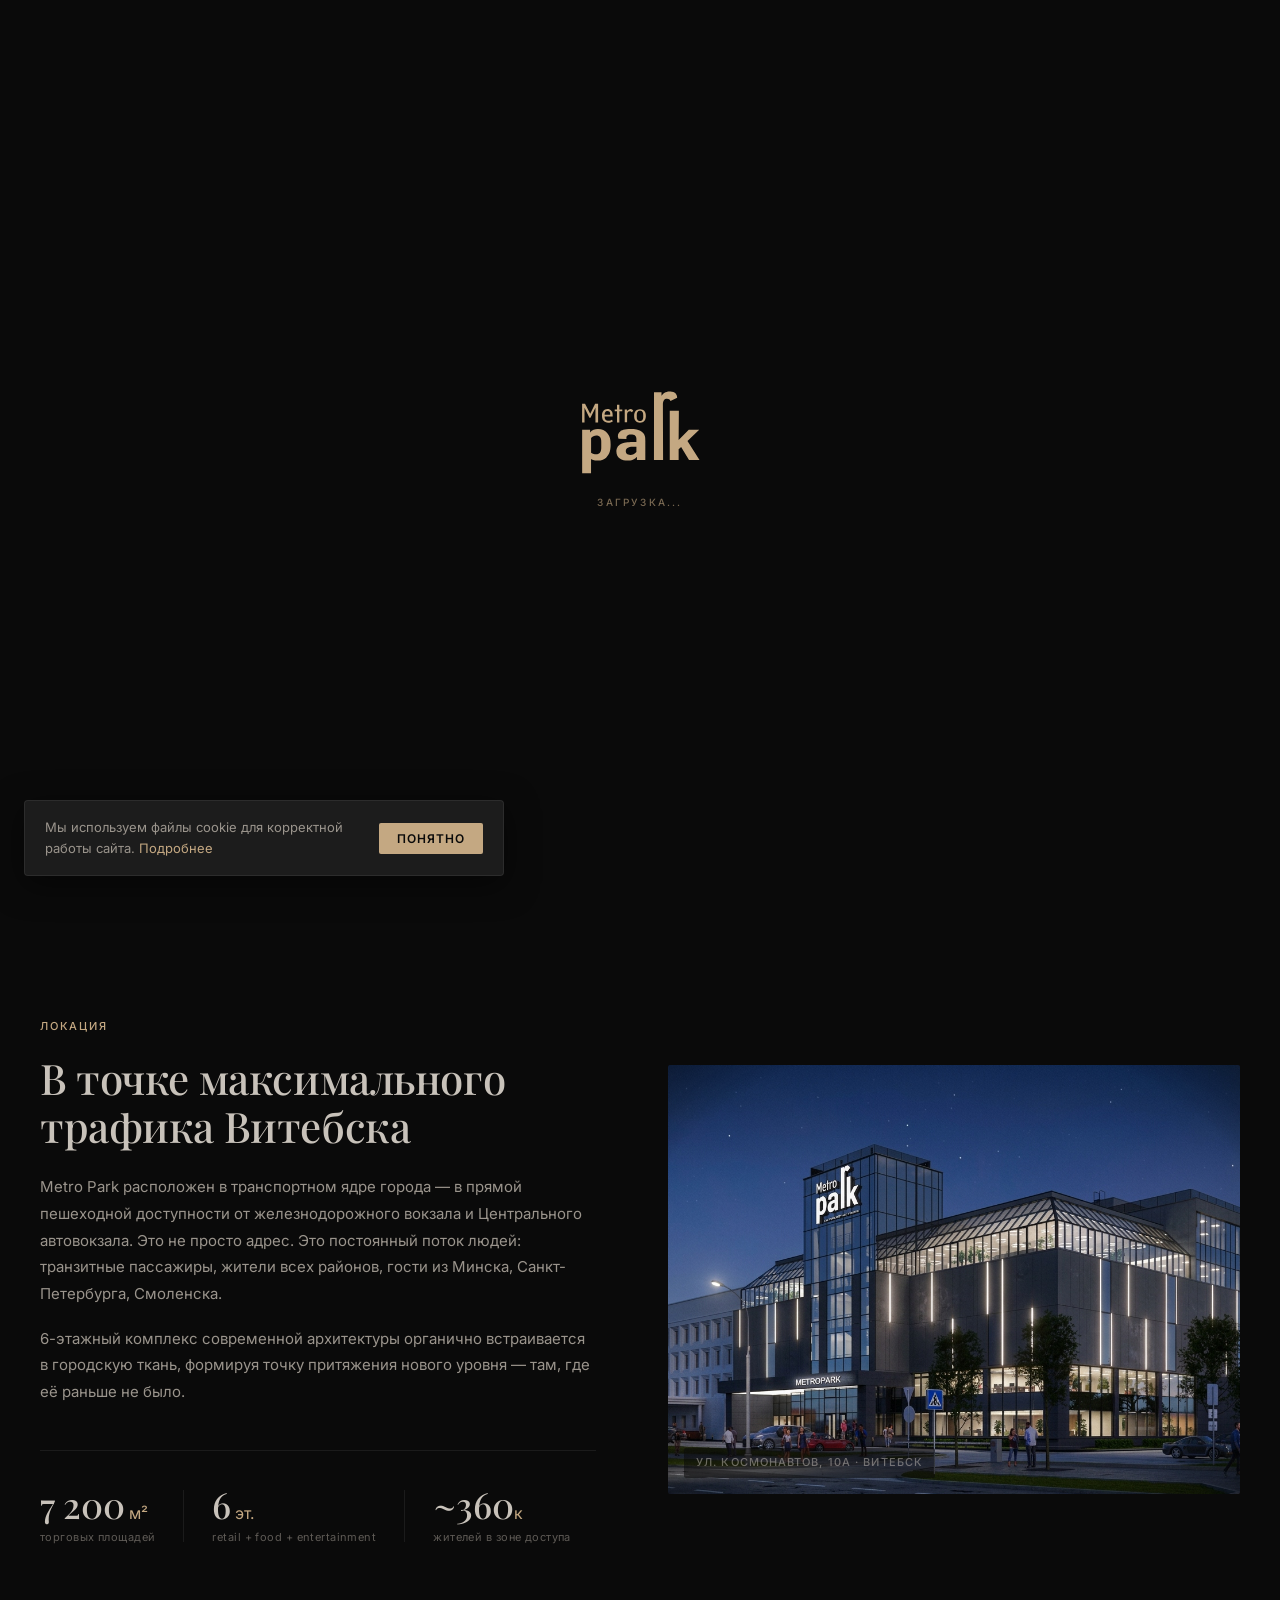
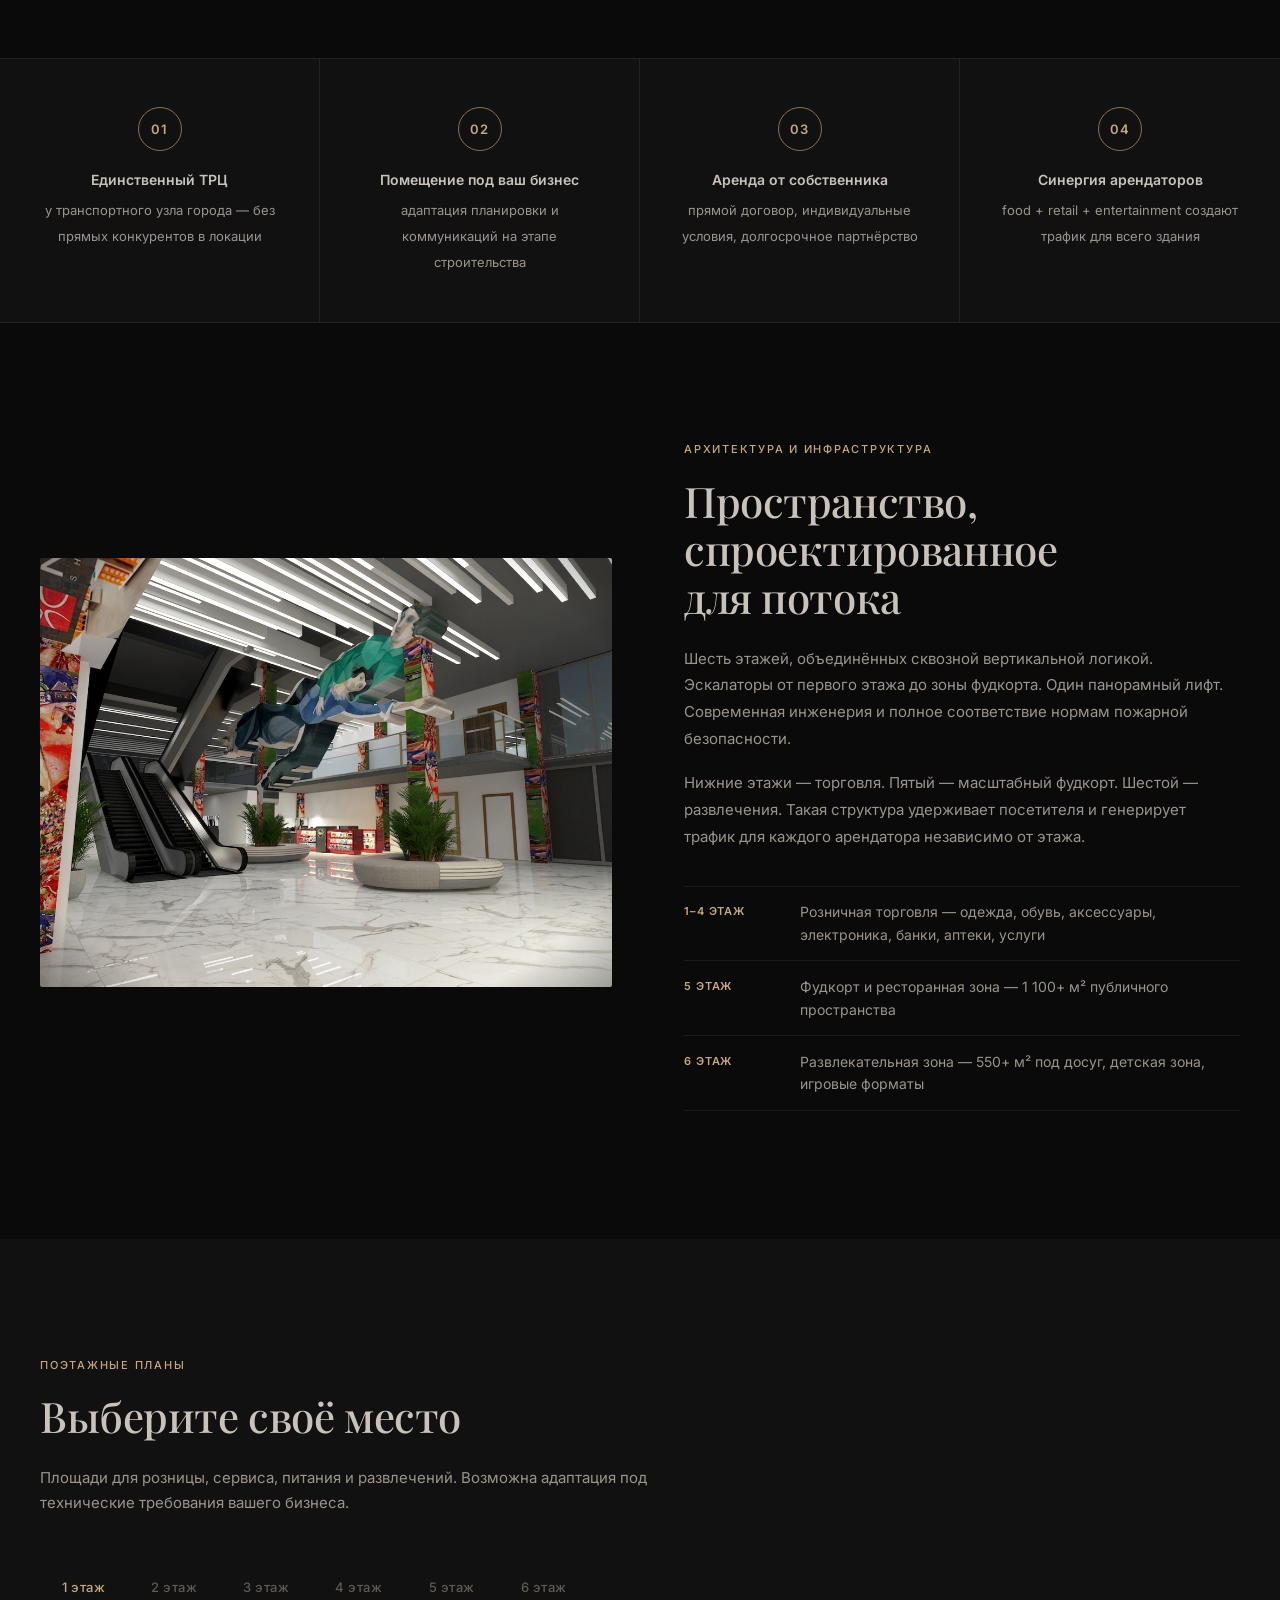
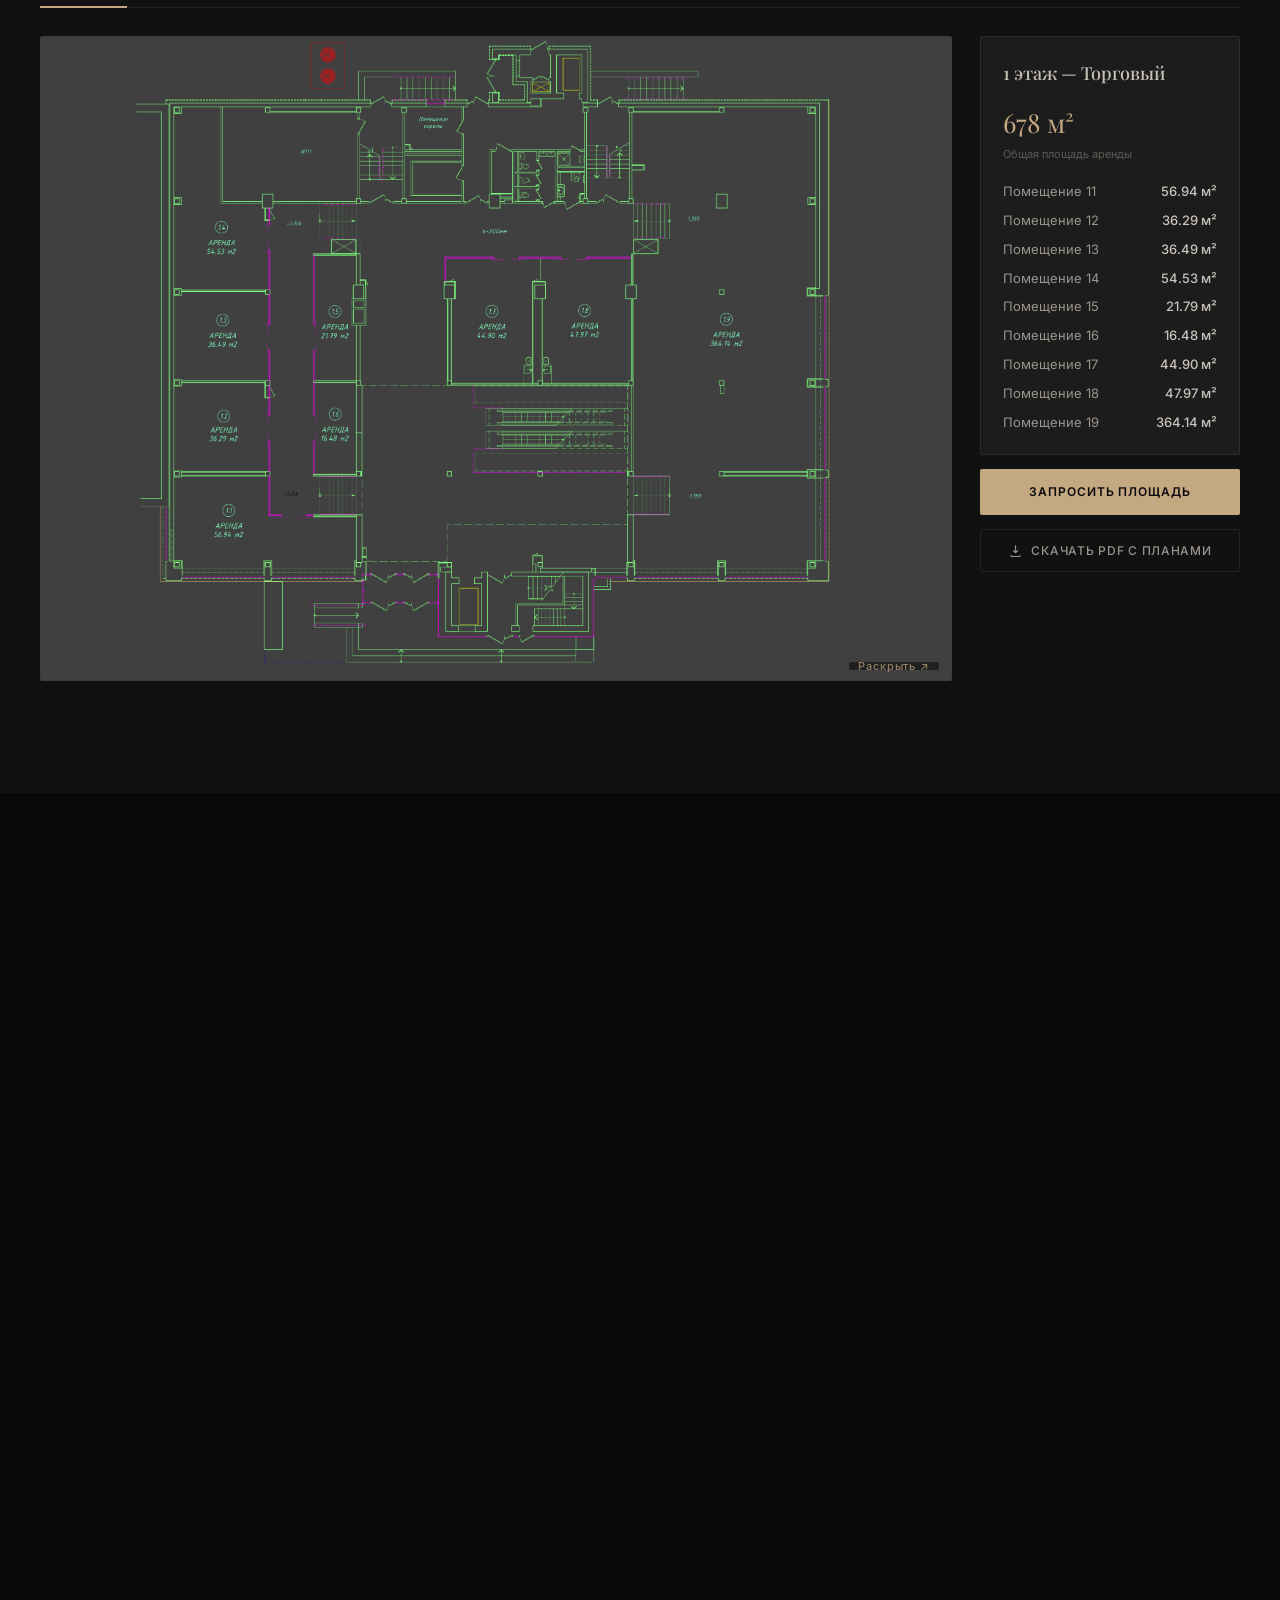
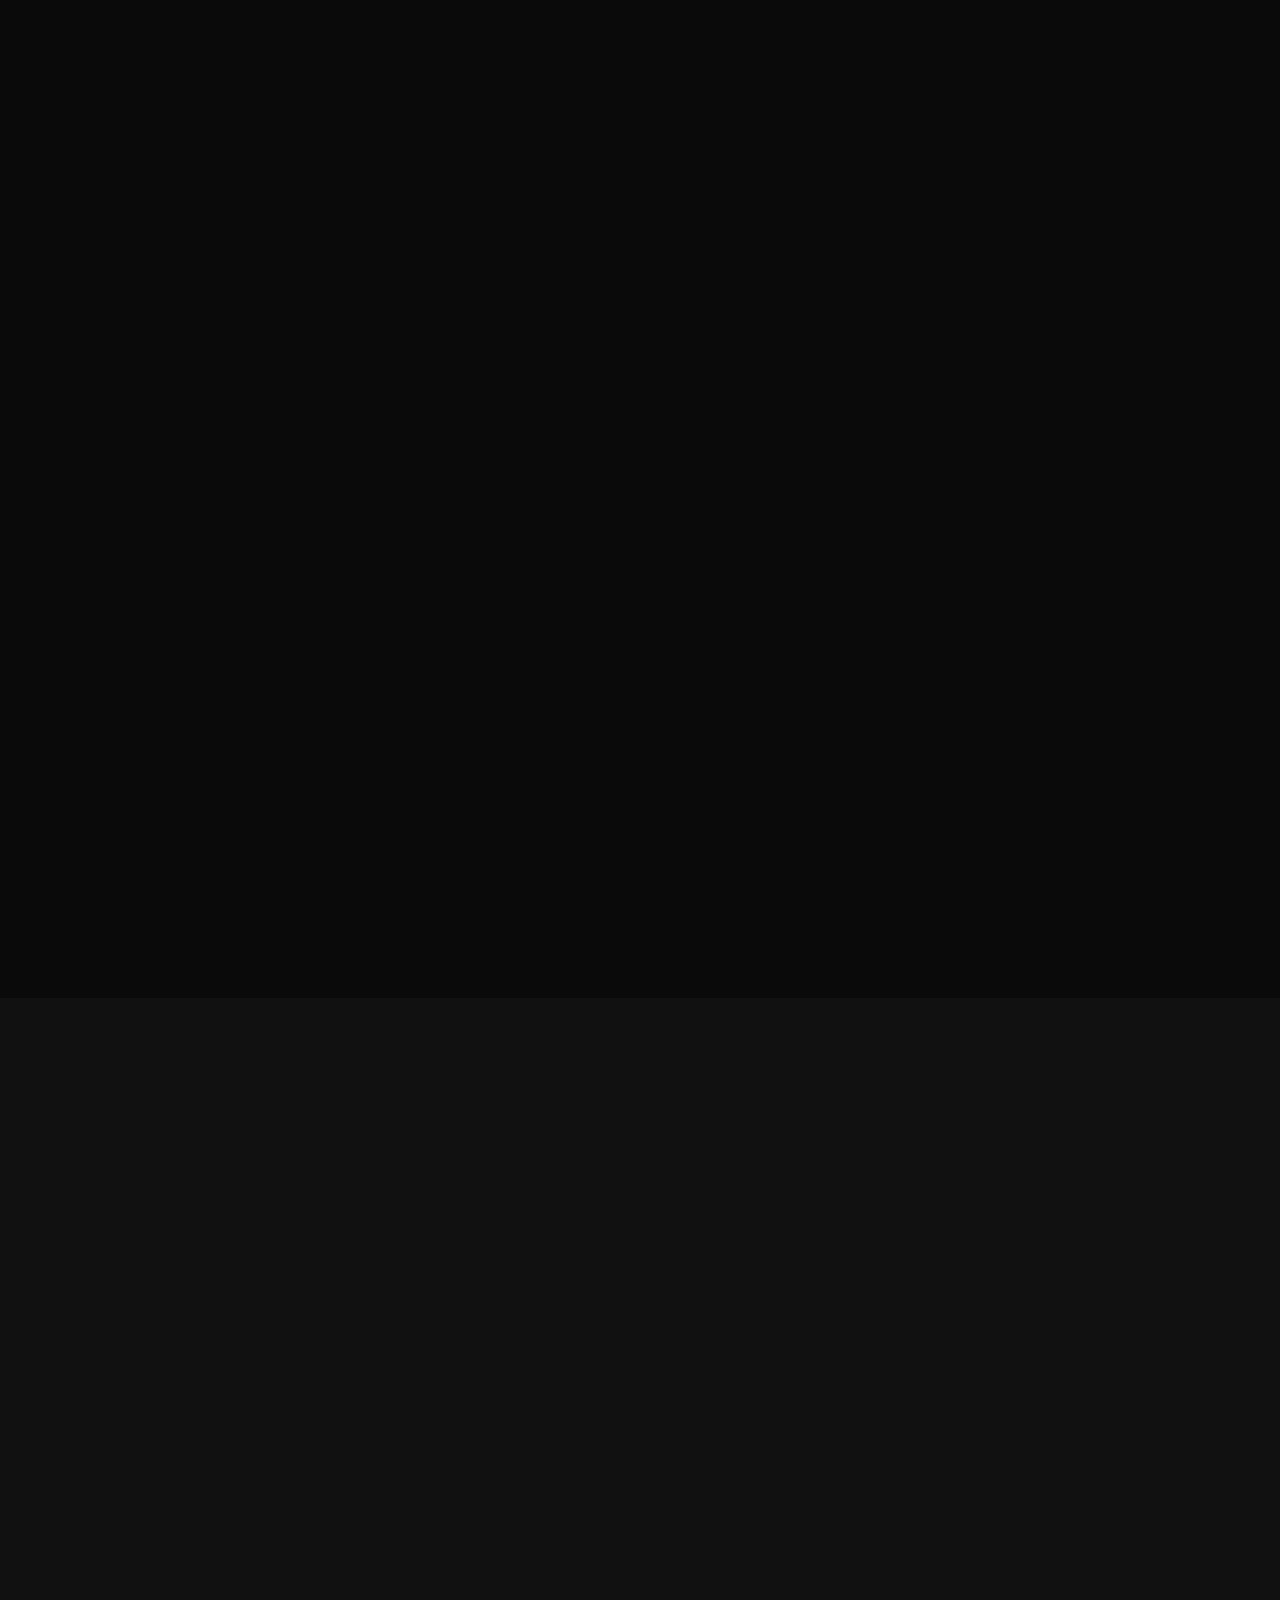
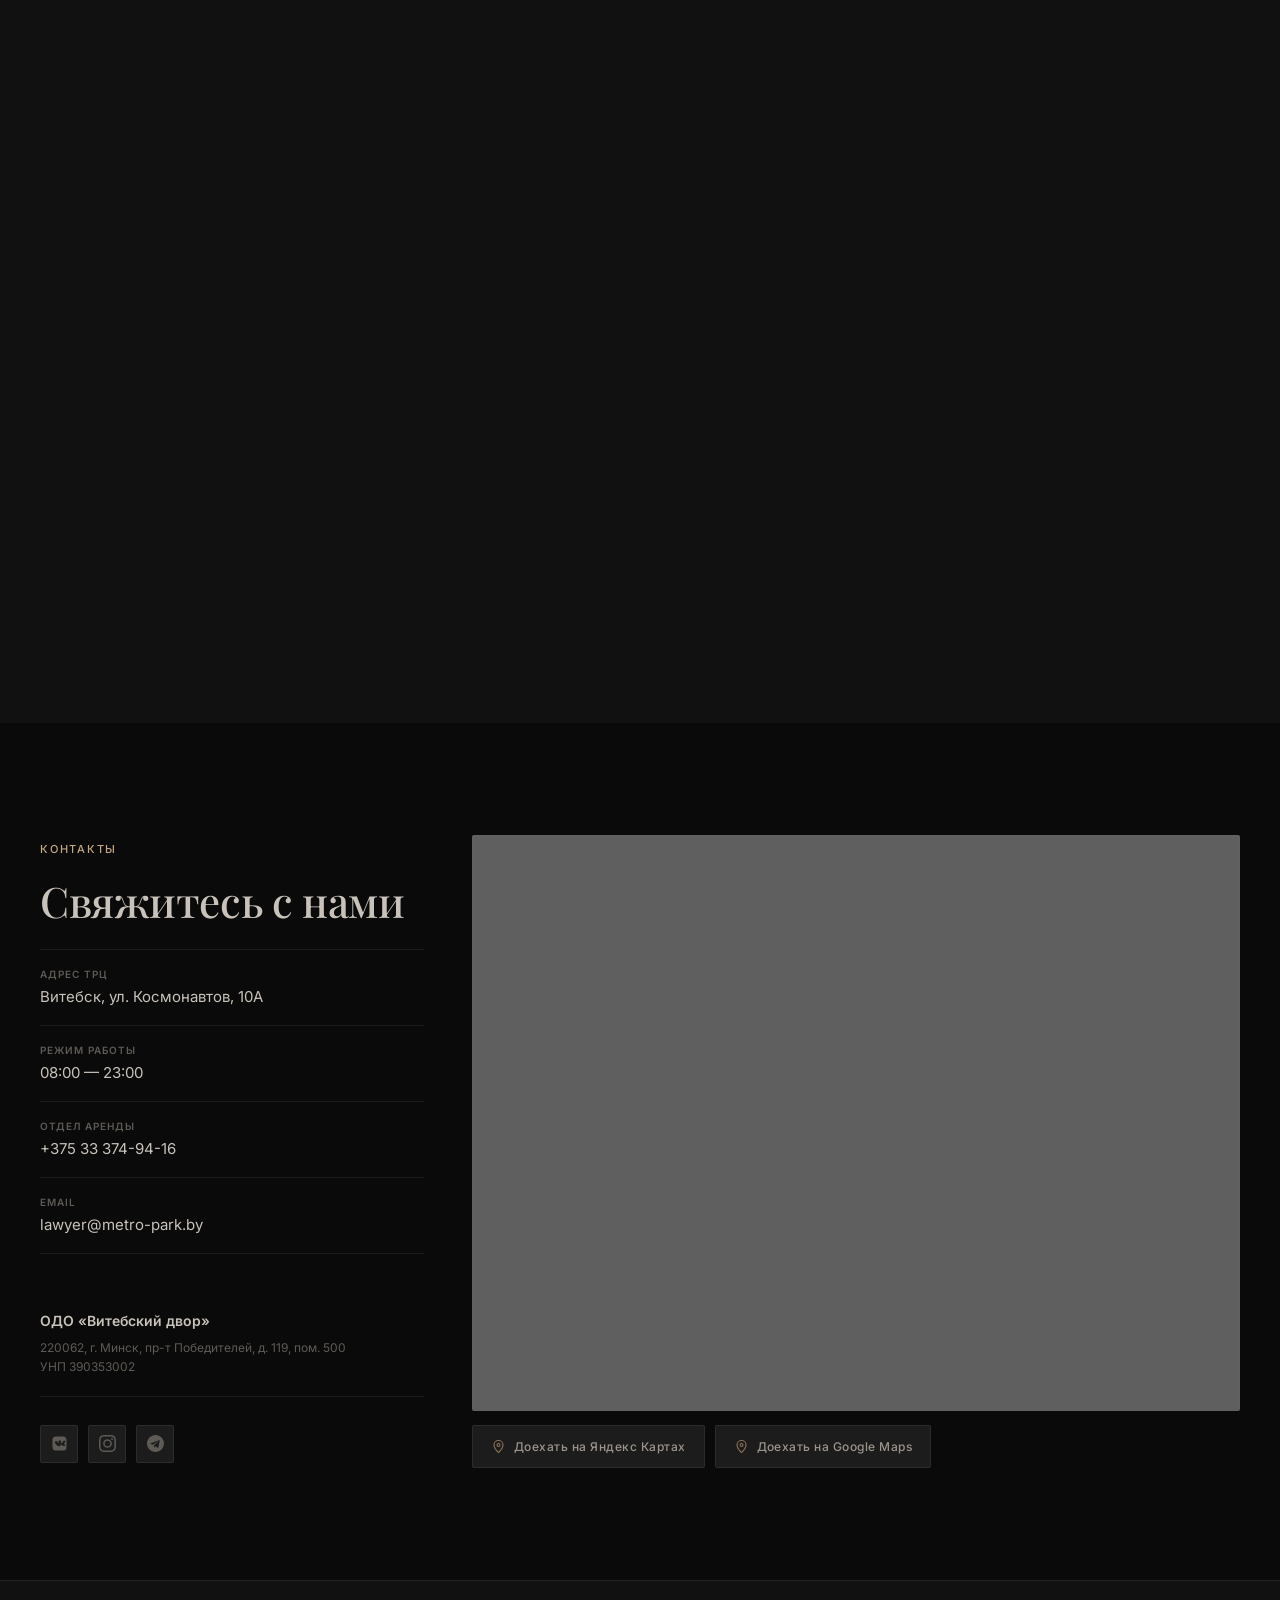
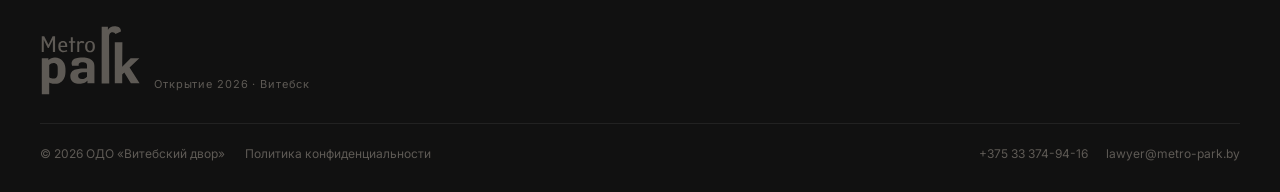
==== index.html @ 8fd1f879 "Add files via upload" ====
<!DOCTYPE html>
<html lang="ru">
<head>
  <meta charset="UTF-8">
  <meta name="viewport" content="width=device-width, initial-scale=1.0">
  <title>Metro Park — Аренда торговых площадей в Витебске</title>
  <meta name="description" content="ТРЦ Metro Park, Витебск — 7 200 м² торговых и развлекательных площадей у главного транспортного узла города. Аренда от собственника.">
  <link rel="preconnect" href="https://fonts.googleapis.com">
  <link rel="preconnect" href="https://fonts.gstatic.com" crossorigin>
  <link href="https://fonts.googleapis.com/css2?family=Inter:wght@300;400;500;600&family=Playfair+Display:wght@400;500;600&display=swap" rel="stylesheet">
  <link rel="stylesheet" href="style.css">
</head>
<body>

<!-- PRELOADER -->
<div id="preloader">
  <div class="preloader-logo">
    <svg class="preloader-logo-svg" viewBox="0 0 250 175" xmlns="http://www.w3.org/2000/svg" aria-hidden="true">
      <path d="M4.5,173.2V83H21v5.4c4.1-4.9,10-7,16.3-7c8.6,0,14.8,3.3,19.3,8.4c6.7,7.6,7.2,16.5,7.2,24.5c0,7.9-0.9,19.1-9.4,26.7c-3.3,2.9-8.9,6.1-17.7,6.1c-8,0-12-2.4-13.7-3.4v29.5H4.5z M23,130.6c3.7,2.7,7.6,3.3,10.1,3.3c4.7,0,7.2-2,8.4-3.4c2.5-3,2.8-7.5,2.8-11.3v-10.5c0-3.2-0.1-7.6-2.5-10.6c-2.4-3-5.8-3.4-7.7-3.4c-4.3,0-8.5,2.4-11,5.1V130.6z"/>
      <path d="M118.6,139.4h-0.5c-6.1,7.2-15.8,7.7-19.3,7.7c-4.9,0-11.2-0.5-16.5-4.8c-3.4-2.9-6.5-7.2-6.5-14.2c0-5.2,1.8-12.2,10.4-16.1c7.1-3.2,19.3-3.5,24.1-3.5h7.2v-6.2c0-1.8-0.1-4.7-2-6.7c-2.3-2.5-6.5-2.7-8.6-2.7c-2.3,0-4.9,0.1-7.1,1.4c-1.1,0.6-3.2,1.9-3.2,5.3c0,1,0.1,1.9,0.3,2.4l-16.7-0.4c-2.8-6.3-1-12.5,4.1-15.8c1.6-1.1,7.3-4.3,22-4.3c6.7,0,17,0.6,23.6,6.5c6.5,5.7,6.2,11.9,6.2,18.2v39.4h-17.5V139.4z M117.6,118h-6c-6.3,0-16.2,0.5-16.2,9.1c0,4.2,2.5,8.2,9.6,8.2c4.9,0,8.7-1.8,12.5-6V118z"/>
      <path d="M169.8,4.5v7.7l1.4-1.9C173,7.8,177.8,3,186.4,3c2.3,0,7.5,0.1,11.2,2.9c2.3,1.8,4.9,5.2,4.8,10.4l-13.9,6.5c-1.1-2.9-3.8-4.7-7.1-4.7c-2.7,0-5.1,1.1-6.3,2.8c-2.3,2.8-2.4,7.6-2.4,9.5c0.1,38.5,0.3,77.1,0.4,115.6c-6.3,0-12.7,0-19,0c0-47.2,0.1-94.3,0.1-141.5H169.8z"/>
      <polygon points="205.5,104.1 226.6,83 248.4,83 223.9,106.3 249,145.6 227.1,145.6 210.7,118.8 205.5,123.5 205.5,145.6 187,145.6 187,43 206,43"/>
      <path d="M4.3,28.4h6.2l10.8,21.2l10.2-21.2h6.2v39.2h-5.5V37L21.9,57.8h-2.3L9.4,37v30.6h-5V28.4z"/>
      <path d="M51.3,55.9c0,3.3,1,5.2,1.9,6.1c1.3,1.4,3.6,2.2,6.2,2.2c1.6,0,2.7-0.2,4.3-0.7c1.2-0.4,2.2-0.8,3.1-1.3l1.6,3.2c-0.8,0.4-2.1,1.1-3.3,1.6c-2.2,0.8-4.4,1.1-6.4,1.1c-4.5,0-7.7-1.9-9.6-3.9c-2.8-3.1-3.3-7.6-3.3-10.7c0-2.7,0.3-6.9,3.1-10.1c1.7-1.9,4.5-3.6,8.3-3.6c3.5,0,6.2,1.3,8,3.3C68,46,68.1,49.6,68.1,54v1.2H51.3V55.9z M62.9,51.6v-1.1c0-1.9,0-4-1.8-5.7c-1.1-1-2.4-1.3-3.9-1.3c-2.1,0-3.4,1-4.1,1.8c-0.8,0.9-1.8,2.6-1.8,5.8v0.6H62.9z"/>
      <path d="M77.1,40.4v-9.6H82v9.6h6.1v3.7H82v23.5h-4.9V44.1h-4.8v-3.7H77.1z"/>
      <path d="M97.8,40.4v4.1c1.1-2,2.4-3,3.6-3.6c1.3-0.7,2.5-1.1,4-1.1c1.8,0,3,0.5,3.9,1.1c0.6,0.4,1.3,1.3,1.6,2.7l-3.6,2.6c-0.2-0.6-0.6-1-1-1.3c-0.6-0.4-1.3-0.7-2.4-0.7c-2,0-3.3,0.9-4,1.7c-1.6,1.7-1.8,4.1-1.8,5.9v15.6h-4.9V40.4H97.8z"/>
      <path d="M133.8,43.4c2.8,3,3.4,7.3,3.4,10.7s-0.6,7.6-3.4,10.7c-1.8,1.9-4.8,3.5-8.8,3.5c-4,0-7-1.6-8.8-3.5c-2.8-3-3.4-7.3-3.4-10.7s0.6-7.6,3.4-10.7c1.8-1.9,4.8-3.5,8.8-3.5C129.1,39.8,132,41.5,133.8,43.4z M131.7,52.8c0-2.6,0-5.4-2-7.5c-0.8-0.8-2.2-1.9-4.7-1.9s-3.9,1-4.7,1.9c-2,2.1-2,4.9-2,7.5v2.5c0,2.6,0,5.4,2,7.5c0.8,0.8,2.2,1.9,4.7,1.9s3.9-1,4.7-1.9c2-2.1,2-4.9,2-7.5V52.8z"/>
    </svg>
    <span class="preloader-label">Загрузка...</span>
  </div>
</div>

<!-- COOKIE BANNER -->
<div class="cookie-banner" id="cookieBanner">
  <p>Мы используем файлы cookie для корректной работы сайта. <a href="policy.html" target="_blank">Подробнее</a></p>
  <button class="cookie-btn" id="cookieAccept">Понятно</button>
</div>

<!-- HEADER -->
<header class="header" id="header">
  <div class="header-inner">
    <a href="#hero" class="header-logo-wrap" aria-label="Metro Park">
      <svg class="header-logo-svg" viewBox="0 0 250 175" xmlns="http://www.w3.org/2000/svg" aria-hidden="true">
        <path d="M4.5,173.2V83H21v5.4c4.1-4.9,10-7,16.3-7c8.6,0,14.8,3.3,19.3,8.4c6.7,7.6,7.2,16.5,7.2,24.5c0,7.9-0.9,19.1-9.4,26.7c-3.3,2.9-8.9,6.1-17.7,6.1c-8,0-12-2.4-13.7-3.4v29.5H4.5z M23,130.6c3.7,2.7,7.6,3.3,10.1,3.3c4.7,0,7.2-2,8.4-3.4c2.5-3,2.8-7.5,2.8-11.3v-10.5c0-3.2-0.1-7.6-2.5-10.6c-2.4-3-5.8-3.4-7.7-3.4c-4.3,0-8.5,2.4-11,5.1V130.6z"/>
        <path d="M118.6,139.4h-0.5c-6.1,7.2-15.8,7.7-19.3,7.7c-4.9,0-11.2-0.5-16.5-4.8c-3.4-2.9-6.5-7.2-6.5-14.2c0-5.2,1.8-12.2,10.4-16.1c7.1-3.2,19.3-3.5,24.1-3.5h7.2v-6.2c0-1.8-0.1-4.7-2-6.7c-2.3-2.5-6.5-2.7-8.6-2.7c-2.3,0-4.9,0.1-7.1,1.4c-1.1,0.6-3.2,1.9-3.2,5.3c0,1,0.1,1.9,0.3,2.4l-16.7-0.4c-2.8-6.3-1-12.5,4.1-15.8c1.6-1.1,7.3-4.3,22-4.3c6.7,0,17,0.6,23.6,6.5c6.5,5.7,6.2,11.9,6.2,18.2v39.4h-17.5V139.4z M117.6,118h-6c-6.3,0-16.2,0.5-16.2,9.1c0,4.2,2.5,8.2,9.6,8.2c4.9,0,8.7-1.8,12.5-6V118z"/>
        <path d="M169.8,4.5v7.7l1.4-1.9C173,7.8,177.8,3,186.4,3c2.3,0,7.5,0.1,11.2,2.9c2.3,1.8,4.9,5.2,4.8,10.4l-13.9,6.5c-1.1-2.9-3.8-4.7-7.1-4.7c-2.7,0-5.1,1.1-6.3,2.8c-2.3,2.8-2.4,7.6-2.4,9.5c0.1,38.5,0.3,77.1,0.4,115.6c-6.3,0-12.7,0-19,0c0-47.2,0.1-94.3,0.1-141.5H169.8z"/>
        <polygon points="205.5,104.1 226.6,83 248.4,83 223.9,106.3 249,145.6 227.1,145.6 210.7,118.8 205.5,123.5 205.5,145.6 187,145.6 187,43 206,43"/>
        <path d="M4.3,28.4h6.2l10.8,21.2l10.2-21.2h6.2v39.2h-5.5V37L21.9,57.8h-2.3L9.4,37v30.6h-5V28.4z"/>
        <path d="M51.3,55.9c0,3.3,1,5.2,1.9,6.1c1.3,1.4,3.6,2.2,6.2,2.2c1.6,0,2.7-0.2,4.3-0.7c1.2-0.4,2.2-0.8,3.1-1.3l1.6,3.2c-0.8,0.4-2.1,1.1-3.3,1.6c-2.2,0.8-4.4,1.1-6.4,1.1c-4.5,0-7.7-1.9-9.6-3.9c-2.8-3.1-3.3-7.6-3.3-10.7c0-2.7,0.3-6.9,3.1-10.1c1.7-1.9,4.5-3.6,8.3-3.6c3.5,0,6.2,1.3,8,3.3C68,46,68.1,49.6,68.1,54v1.2H51.3V55.9z M62.9,51.6v-1.1c0-1.9,0-4-1.8-5.7c-1.1-1-2.4-1.3-3.9-1.3c-2.1,0-3.4,1-4.1,1.8c-0.8,0.9-1.8,2.6-1.8,5.8v0.6H62.9z"/>
        <path d="M77.1,40.4v-9.6H82v9.6h6.1v3.7H82v23.5h-4.9V44.1h-4.8v-3.7H77.1z"/>
        <path d="M97.8,40.4v4.1c1.1-2,2.4-3,3.6-3.6c1.3-0.7,2.5-1.1,4-1.1c1.8,0,3,0.5,3.9,1.1c0.6,0.4,1.3,1.3,1.6,2.7l-3.6,2.6c-0.2-0.6-0.6-1-1-1.3c-0.6-0.4-1.3-0.7-2.4-0.7c-2,0-3.3,0.9-4,1.7c-1.6,1.7-1.8,4.1-1.8,5.9v15.6h-4.9V40.4H97.8z"/>
        <path d="M133.8,43.4c2.8,3,3.4,7.3,3.4,10.7s-0.6,7.6-3.4,10.7c-1.8,1.9-4.8,3.5-8.8,3.5c-4,0-7-1.6-8.8-3.5c-2.8-3-3.4-7.3-3.4-10.7s0.6-7.6,3.4-10.7c1.8-1.9,4.8-3.5,8.8-3.5C129.1,39.8,132,41.5,133.8,43.4z M131.7,52.8c0-2.6,0-5.4-2-7.5c-0.8-0.8-2.2-1.9-4.7-1.9s-3.9,1-4.7,1.9c-2,2.1-2,4.9-2,7.5v2.5c0,2.6,0,5.4,2,7.5c0.8,0.8,2.2,1.9,4.7,1.9s3.9-1,4.7-1.9c2-2.1,2-4.9,2-7.5V52.8z"/>
      </svg>
      <span class="header-tagline">Торгово-развлекательный центр</span>
    </a>

    <nav class="header-nav" id="headerNav">
      <a href="#about" class="nav-link">О проекте</a>
      <a href="#floors" class="nav-link">Поэтажные планы</a>
      <a href="#tenants" class="nav-link">Арендаторам</a>
      <a href="#contacts" class="nav-link">Контакты</a>
    </nav>

    <a href="#application" class="btn-header">Оставить заявку</a>

    <button class="burger" id="burger" aria-label="Меню" aria-expanded="false">
      <span></span><span></span><span></span>
    </button>
  </div>

  <div class="mobile-nav" id="mobileNav">
    <a href="#about" class="mobile-nav-link">О проекте</a>
    <a href="#floors" class="mobile-nav-link">Поэтажные планы</a>
    <a href="#tenants" class="mobile-nav-link">Арендаторам</a>
    <a href="#contacts" class="mobile-nav-link">Контакты</a>
    <a href="#application" class="btn-mobile-cta">Оставить заявку</a>
  </div>
</header>

<!-- HERO -->
<section class="hero" id="hero">
  <video class="hero-video" autoplay muted loop playsinline preload="auto">
    <source src="video-street.mp4" type="video/mp4">
  </video>
  <div class="hero-overlay"></div>
  <div class="hero-status">
    <span class="status-dot"></span>
    <span>Открытие 2026 · Витебск</span>
  </div>
  <div class="hero-content reveal">
    <h1 class="hero-title">Место, где&nbsp;трафик&nbsp;уже&nbsp;есть.<br>Осталось зайти.</h1>
    <p class="hero-sub">7&nbsp;200&nbsp;м² торговых и развлекательных площадей<br>у главного транспортного узла Витебска</p>
    <div class="hero-actions">
      <a href="#application" class="btn-primary">Запросить условия аренды</a>
      <a href="#floors" class="btn-ghost">Посмотреть планы</a>
    </div>
  </div>
  <a href="#about" class="hero-scroll" aria-label="Прокрутить вниз">
    <svg viewBox="0 0 24 24" fill="none" stroke="currentColor" stroke-width="1.5"><path d="M12 5v14M5 12l7 7 7-7"/></svg>
  </a>
</section>

<!-- ABOUT: LOCATION -->
<section class="section about-location" id="about">
  <div class="about-location-inner">
    <div class="about-text reveal">
      <span class="section-label">Локация</span>
      <h2 class="section-title">В точке максимального трафика Витебска</h2>
      <p class="about-body">Metro Park расположен в транспортном ядре города — в прямой пешеходной доступности от железнодорожного вокзала и Центрального автовокзала. Это не просто адрес. Это постоянный поток людей: транзитные пассажиры, жители всех районов, гости из Минска, Санкт-Петербурга, Смоленска.</p>
      <p class="about-body">6-этажный комплекс современной архитектуры органично встраивается в городскую ткань, формируя точку притяжения нового уровня — там, где её раньше не было.</p>
      <div class="about-stats">
        <div class="stat">
          <div class="stat-row">
            <span class="stat-num">7 200</span>
            <span class="stat-unit">&nbsp;м²</span>
          </div>
          <span class="stat-label">торговых площадей</span>
        </div>
        <div class="stat-divider"></div>
        <div class="stat">
          <div class="stat-row">
            <span class="stat-num">6</span>
            <span class="stat-unit">&nbsp;эт.</span>
          </div>
          <span class="stat-label">retail + food + entertainment</span>
        </div>
        <div class="stat-divider"></div>
        <div class="stat">
          <div class="stat-row">
            <span class="stat-num">~360</span>
            <span class="stat-unit">к</span>
          </div>
          <span class="stat-label">жителей в зоне доступа</span>
        </div>
      </div>
    </div>
    <div class="about-image reveal reveal-right">
      <img src="fasad.jpg" alt="Фасад ТРЦ Metro Park, Витебск" loading="lazy">
      <div class="about-image-caption">ул. Космонавтов, 10А · Витебск</div>
    </div>
  </div>
</section>

<!-- TRIGGERS STRIP -->
<section class="triggers-strip">
  <div class="triggers-inner">
    <div class="trigger reveal">
      <div class="trigger-num-circle">01</div>
      <div class="trigger-body">
        <strong>Единственный ТРЦ</strong>
        <span>у транспортного узла города — без прямых конкурентов в локации</span>
      </div>
    </div>
    <div class="trigger reveal">
      <div class="trigger-num-circle">02</div>
      <div class="trigger-body">
        <strong>Помещение под ваш бизнес</strong>
        <span>адаптация планировки и коммуникаций на этапе строительства</span>
      </div>
    </div>
    <div class="trigger reveal">
      <div class="trigger-num-circle">03</div>
      <div class="trigger-body">
        <strong>Аренда от собственника</strong>
        <span>прямой договор, индивидуальные условия, долгосрочное партнёрство</span>
      </div>
    </div>
    <div class="trigger reveal">
      <div class="trigger-num-circle">04</div>
      <div class="trigger-body">
        <strong>Синергия арендаторов</strong>
        <span>food + retail + entertainment создают трафик для всего здания</span>
      </div>
    </div>
  </div>
</section>

<!-- ABOUT: INTERIOR -->
<section class="section about-interior">
  <div class="about-interior-inner">
    <div class="about-int-image reveal reveal-left">
      <img src="interior.jpg" alt="Интерьер ТРЦ Metro Park" loading="lazy">
    </div>
    <div class="about-int-text reveal">
      <span class="section-label">Архитектура и инфраструктура</span>
      <h2 class="section-title">Пространство, спроектированное для&nbsp;потока</h2>
      <p class="about-body">Шесть этажей, объединённых сквозной вертикальной логикой. Эскалаторы от первого этажа до зоны фудкорта. Один панорамный лифт. Современная инженерия и полное соответствие нормам пожарной безопасности.</p>
      <p class="about-body">Нижние этажи — торговля. Пятый — масштабный фудкорт. Шестой — развлечения. Такая структура удерживает посетителя и генерирует трафик для каждого арендатора независимо от этажа.</p>

      <div class="floor-concept">
        <div class="floor-item">
          <span class="floor-tag">1–4 этаж</span>
          <span class="floor-desc">Розничная торговля — одежда, обувь, аксессуары, электроника, банки, аптеки, услуги</span>
        </div>
        <div class="floor-item">
          <span class="floor-tag">5 этаж</span>
          <span class="floor-desc">Фудкорт и ресторанная зона — 1 100+ м² публичного пространства</span>
        </div>
        <div class="floor-item">
          <span class="floor-tag">6 этаж</span>
          <span class="floor-desc">Развлекательная зона — 550+ м² под досуг, детская зона, игровые форматы</span>
        </div>
      </div>
    </div>
  </div>
</section>

<!-- FLOOR PLANS -->
<section class="section floors" id="floors">
  <div class="floors-inner">
    <div class="floors-header reveal">
      <span class="section-label">Поэтажные планы</span>
      <h2 class="section-title">Выберите своё место</h2>
      <p class="floors-sub">Площади для розницы, сервиса, питания и развлечений. Возможна адаптация под технические требования вашего бизнеса.</p>
    </div>

    <div class="floor-tabs reveal">
      <button class="floor-tab active" data-floor="1">1 этаж</button>
      <button class="floor-tab" data-floor="2">2 этаж</button>
      <button class="floor-tab" data-floor="3">3 этаж</button>
      <button class="floor-tab" data-floor="4">4 этаж</button>
      <button class="floor-tab" data-floor="5">5 этаж</button>
      <button class="floor-tab" data-floor="6">6 этаж</button>
    </div>

    <div class="floor-viewer reveal">
      <div class="floor-plan-wrap">
        <img id="floorImage" src="floor-1.png" alt="План 1 этажа" title="Нажмите для просмотра на весь экран">
        <div class="floor-zoom-hint">Раскрыть ↗</div>
      </div>
      <div class="floor-info">
        <div class="floor-details" id="floorDetails"></div>
        <a href="#application" class="btn-floor-cta">Запросить площадь</a>
        <a href="floor-plans.pdf" target="_blank" rel="noopener" class="btn-floor-pdf">
          <svg viewBox="0 0 20 20" fill="none" stroke="currentColor" stroke-width="1.5"><path d="M4 16v1a1 1 0 001 1h10a1 1 0 001-1v-1M7 10l3 3 3-3M10 3v10"/></svg>
          Скачать PDF с планами
        </a>
      </div>
    </div>
  </div>
</section>

<!-- TENANTS VIDEO SECTION -->
<section class="tenants-hero" id="tenants">
  <video class="tenants-video" autoplay muted loop playsinline preload="auto">
    <source src="video-interior.mp4" type="video/mp4">
  </video>
  <div class="tenants-overlay"></div>
  <div class="tenants-content reveal">
    <span class="section-label light">Арендаторам</span>
    <h2 class="tenants-title">Войдите первыми.<br>Пока место ещё выбирают.</h2>
    <p class="tenants-sub">Объект на финальном этапе строительства. Сейчас — возможность выбрать лучшую позицию, согласовать планировку под свои требования и зафиксировать условия до открытия.</p>
    <a href="#application" class="btn-primary large">Обсудить условия аренды</a>
  </div>
</section>

<!-- LEASING ADVANTAGES -->
<section class="section leasing-adv">
  <div class="leasing-adv-inner">
    <div class="reveal">
      <span class="section-label">Почему сейчас</span>
      <h2 class="section-title">Преимущества входа на старте</h2>
    </div>
    <div class="adv-grid">
      <div class="adv-item reveal">
        <div class="adv-icon">
          <svg viewBox="0 0 24 24" fill="none" stroke="currentColor" stroke-width="1.4" stroke-linecap="round" stroke-linejoin="round"><path d="M12 2C8.13 2 5 5.13 5 9c0 5.25 7 13 7 13s7-7.75 7-13c0-3.87-3.13-7-7-7z"/><circle cx="12" cy="9" r="2.5"/></svg>
        </div>
        <h3>Выбор позиции</h3>
        <p>На этапе до открытия доступны лучшие помещения по периметру и у входных групп. После старта продаж этот выбор закрывается.</p>
      </div>
      <div class="adv-item reveal">
        <div class="adv-icon">
          <svg viewBox="0 0 24 24" fill="none" stroke="currentColor" stroke-width="1.4" stroke-linecap="round" stroke-linejoin="round"><rect x="3" y="3" width="18" height="18" rx="2"/><path d="M3 9h18M9 21V9"/></svg>
        </div>
        <h3>Адаптация под бизнес</h3>
        <p>До финального этапа отделки возможна корректировка планировки, подвод дополнительных мощностей и коммуникаций под технические условия вашего формата.</p>
      </div>
      <div class="adv-item reveal">
        <div class="adv-icon">
          <svg viewBox="0 0 24 24" fill="none" stroke="currentColor" stroke-width="1.4" stroke-linecap="round" stroke-linejoin="round"><path d="M20 21v-2a4 4 0 00-4-4H8a4 4 0 00-4 4v2"/><circle cx="12" cy="7" r="4"/></svg>
        </div>
        <h3>Прямые условия</h3>
        <p>Аренда непосредственно от собственника — ОДО «Витебский двор». Без агентских цепочек, без посредников, с индивидуальным подходом к каждому партнёру.</p>
      </div>
      <div class="adv-item reveal">
        <div class="adv-icon">
          <svg viewBox="0 0 24 24" fill="none" stroke="currentColor" stroke-width="1.4" stroke-linecap="round" stroke-linejoin="round"><polyline points="22 7 13.5 15.5 8.5 10.5 2 17"/><polyline points="16 7 22 7 22 13"/></svg>
        </div>
        <h3>Долгосрочная перспектива</h3>
        <p>Metro Park создаётся как якорный объект в узловой локации — не ситуативный проект, а стабильная инфраструктура с расчётом на десятилетний горизонт.</p>
      </div>
    </div>
  </div>
</section>

<!-- APPLICATION FORM -->
<section class="section application" id="application">
  <div class="application-inner">
    <div class="application-header reveal" id="applicationHeader">
      <span class="section-label">Заявка на аренду</span>
      <h2 class="section-title">Расскажите о своём проекте</h2>
      <p class="application-sub">Заполните форму, и мы свяжемся с вами в течение рабочего дня для обсуждения условий и подбора подходящей площади.</p>
    </div>

    <form class="leasing-form reveal" id="leasingForm" novalidate>

      <div class="form-row">
        <div class="form-field">
          <label for="company_name">Наименование ЮЛ / ИП <span class="req">*</span></label>
          <input type="text" id="company_name" name="company_name" placeholder="ООО «Пример» или ИП Иванов" required>
          <span class="field-error" id="company_nameError"></span>
        </div>
        <div class="form-field">
          <label for="unp">УНП <span class="req">*</span></label>
          <input type="text" id="unp" name="unp" placeholder="000000000" inputmode="numeric" pattern="[0-9]+" required>
          <span class="field-error" id="unpError"></span>
        </div>
      </div>

      <div class="form-row">
        <div class="form-field">
          <label for="position">Должность <span class="req">*</span></label>
          <input type="text" id="position" name="position" placeholder="Директор, менеджер по развитию..." required>
          <span class="field-error" id="positionError"></span>
        </div>
        <div class="form-field">
          <label for="name">ФИО <span class="req">*</span></label>
          <input type="text" id="name" name="name" placeholder="Иванов Иван Иванович" required autocomplete="name">
          <span class="field-error" id="nameError"></span>
        </div>
      </div>

      <div class="form-row">
        <div class="form-field">
          <label for="phone">Телефон <span class="req">*</span></label>
          <input type="tel" id="phone" name="phone" placeholder="+375 __ ___ __ __" required autocomplete="tel">
          <span class="field-error" id="phoneError"></span>
        </div>
        <div class="form-field">
          <label for="email">Email</label>
          <input type="email" id="email" name="email" placeholder="example@company.by" autocomplete="email">
          <span class="field-error" id="emailError"></span>
        </div>
      </div>

      <div class="form-row">
        <div class="form-field">
          <label for="object_name">Наименование планируемого объекта</label>
          <input type="text" id="object_name" name="object_name" placeholder="Название магазина, точки, заведения">
        </div>
        <div class="form-field">
          <label for="business">Направление бизнеса</label>
          <div class="select-wrap">
            <select id="business" name="business">
              <option value="" selected>Выберите категорию</option>
              <option value="Одежда и обувь">Одежда и обувь</option>
              <option value="Электроника и техника">Электроника и техника</option>
              <option value="Товары для дома">Товары для дома</option>
              <option value="Товары для детей">Товары для детей</option>
              <option value="Спортивные товары">Спортивные товары</option>
              <option value="Аптека / здоровье">Аптека / здоровье</option>
              <option value="Банк / финансовые услуги">Банк / финансовые услуги</option>
              <option value="Кафе / ресторан / фудкорт">Кафе / ресторан / фудкорт</option>
              <option value="Развлечения / досуг">Развлечения / досуг</option>
              <option value="Красота и уход">Красота и уход</option>
              <option value="Образование / услуги">Образование / услуги</option>
              <option value="Другое">Другое</option>
            </select>
            <svg class="select-arrow" viewBox="0 0 12 8" fill="none"><path d="M1 1l5 5 5-5" stroke="currentColor" stroke-width="1.5" stroke-linecap="round"/></svg>
          </div>
        </div>
      </div>

      <div class="form-row">
        <div class="form-field">
          <label for="floor">Предпочтительный этаж</label>
          <div class="select-wrap">
            <select id="floor" name="floor">
              <option value="" selected>Не важно</option>
              <option value="1 этаж">1 этаж</option>
              <option value="2 этаж">2 этаж</option>
              <option value="3 этаж">3 этаж</option>
              <option value="4 этаж">4 этаж</option>
              <option value="5 этаж (фудкорт)">5 этаж (фудкорт)</option>
              <option value="6 этаж (развлечения)">6 этаж (развлечения)</option>
            </select>
            <svg class="select-arrow" viewBox="0 0 12 8" fill="none"><path d="M1 1l5 5 5-5" stroke="currentColor" stroke-width="1.5" stroke-linecap="round"/></svg>
          </div>
        </div>
        <div class="form-field form-field--area">
          <label>Площадь, м²</label>
          <div class="area-row">
            <input type="number" id="areaFrom" name="areaFrom" placeholder="от" min="1">
            <span class="area-sep">—</span>
            <input type="number" id="areaTo" name="areaTo" placeholder="до" min="1">
          </div>
        </div>
      </div>

      <div class="form-field full">
        <label for="maxRate">Предельная ставка арендной платы в BYN за 1 м²</label>
        <input type="number" id="maxRate" name="maxRate" placeholder="Укажите сумму в BYN" min="1">
      </div>

      <div class="form-field full">
        <label for="message">Комментарий</label>
        <textarea id="message" name="message" rows="4" placeholder="Расскажите о вашем формате, требованиях к помещению или любые другие пожелания"></textarea>
      </div>

      <div class="form-footer">
        <label class="checkbox-wrap">
          <input type="checkbox" id="consent" name="consent" required>
          <span class="checkbox-box"></span>
          <span class="checkbox-label">Я ознакомился(-ась) с <a href="policy.html" target="_blank" rel="noopener" class="policy-link">политикой</a> обработки персональных данных и даю согласие на их обработку <span class="req">*</span></span>
        </label>
        <span class="field-error" id="consentError"></span>

        <button type="submit" class="btn-submit" id="submitBtn">
          <span class="btn-text">Отправить заявку</span>
          <span class="btn-loader" hidden>
            <svg viewBox="0 0 24 24"><circle cx="12" cy="12" r="10" stroke="currentColor" stroke-width="2" fill="none" stroke-dasharray="31.4" stroke-dashoffset="31.4"><animate attributeName="stroke-dashoffset" dur="0.8s" repeatCount="indefinite" from="31.4" to="0"/></circle></svg>
          </span>
        </button>
      </div>

      <div class="form-error-global" id="formErrorGlobal" hidden>
        <p>Не удалось отправить заявку. Попробуйте ещё раз или напишите нам напрямую: <a href="mailto:lawyer@metro-park.by">lawyer@metro-park.by</a></p>
      </div>
    </form>

    <!-- Блок успеха — скрыт, появляется ВМЕСТО заголовка + формы -->
    <div class="form-success" id="formSuccess">
      <svg viewBox="0 0 48 48" fill="none"><circle cx="24" cy="24" r="22" stroke="#c4a882" stroke-width="2"/><path d="M14 24l8 8 12-14" stroke="#c4a882" stroke-width="2.5" stroke-linecap="round" stroke-linejoin="round"/></svg>
      <h3>Заявка отправлена</h3>
      <p>Мы получили вашу заявку и свяжемся с вами в течение рабочего дня.</p>
    </div>
  </div>
</section>

<!-- FULLSCREEN OVERLAY for floor plans -->
<div id="floorFullscreen" class="floor-fullscreen" aria-hidden="true">
  <button class="floor-fs-close" id="floorFsClose" aria-label="Закрыть">×</button>
  <img id="floorFsImg" src="" alt="План этажа">
</div>

<!-- CONTACTS -->
<section class="section contacts" id="contacts">
  <div class="contacts-inner">
    <div class="contacts-info reveal">
      <span class="section-label">Контакты</span>
      <h2 class="section-title">Свяжитесь с&nbsp;нами</h2>

      <div class="contact-block">
        <div class="contact-item">
          <span class="contact-label">Адрес ТРЦ</span>
          <span class="contact-value">Витебск, ул. Космонавтов, 10А</span>
        </div>
        <div class="contact-item">
          <span class="contact-label">Режим работы</span>
          <span class="contact-value">08:00 — 23:00</span>
        </div>
        <div class="contact-item">
          <span class="contact-label">Отдел аренды</span>
          <a href="tel:+375333749416" class="contact-value contact-link">+375 33 374-94-16</a>
        </div>
        <div class="contact-item">
          <span class="contact-label">Email</span>
          <a href="mailto:lawyer@metro-park.by" class="contact-value contact-link">lawyer@metro-park.by</a>
        </div>
      </div>

      <div class="contact-legal">
        <p class="legal-name">ОДО «Витебский двор»</p>
        <p class="legal-addr">220062, г. Минск, пр-т Победителей, д. 119, пом. 500<br>УНП 390353002</p>
      </div>

      <div class="social-row">
        <a href="https://vk.com" target="_blank" rel="noopener" class="social-icon" aria-label="ВКонтакте">
          <svg viewBox="0 0 24 24" fill="currentColor"><path d="M15.07 2H8.93C3.33 2 2 3.33 2 8.93v6.14C2 20.67 3.33 22 8.93 22h6.14C20.67 22 22 20.67 22 15.07V8.93C22 3.33 20.67 2 15.07 2zm3.09 13.29h-1.56c-.59 0-.77-.47-1.83-1.54-.92-.9-1.33-.9-1.33 0v1.54c0 .44-.14.54-1.36.54-2.35 0-4.41-1.43-5.72-3.57-.44-.71-.69-1.5-.69-2.29 0-.31.1-.61.3-.85.19-.23.46-.37.74-.37h1.56c.22 0 .42.1.55.27.29.37.76 1.63.97 2.06.3.63.48.65.68.47l.17-.19c.24-.26.37-.56.37-.9 0-.29-.12-.57-.35-.76-.24-.2-.3-.59-.19-.91.19-.52.68-.86 1.21-.86h1.56c.7 0 1 .4 1 1.21v2.23c0 .41.18.52.29.52.24 0 .49-.26 1.05-.82 1.17-1.27 2.07-2.76 2.07-2.76.11-.21.33-.34.57-.34h1.56c.54 0 .85.34.72.78-.24.77-1.83 3.08-1.83 3.08-.22.37-.3.56 0 .9.22.26 1 1 1.5 1.61.52.58.74 1.06.58 1.32z"/></svg>
        </a>
        <a href="https://instagram.com" target="_blank" rel="noopener" class="social-icon" aria-label="Instagram">
          <svg viewBox="0 0 24 24" fill="currentColor"><path d="M12 2.163c3.204 0 3.584.012 4.85.07 3.252.148 4.771 1.691 4.919 4.919.058 1.265.069 1.645.069 4.849 0 3.205-.012 3.584-.069 4.849-.149 3.225-1.664 4.771-4.919 4.919-1.266.058-1.644.07-4.85.07-3.204 0-3.584-.012-4.849-.07-3.26-.149-4.771-1.699-4.919-4.92-.058-1.265-.07-1.644-.07-4.849 0-3.204.013-3.583.07-4.849.149-3.227 1.664-4.771 4.919-4.919 1.266-.057 1.645-.069 4.849-.069zm0-2.163c-3.259 0-3.667.014-4.947.072-4.358.2-6.78 2.618-6.98 6.98-.059 1.281-.073 1.689-.073 4.948 0 3.259.014 3.668.072 4.948.2 4.358 2.618 6.78 6.98 6.98 1.281.058 1.689.072 4.948.072 3.259 0 3.668-.014 4.948-.072 4.354-.2 6.782-2.618 6.979-6.98.059-1.28.073-1.689.073-4.948 0-3.259-.014-3.667-.072-4.947-.196-4.354-2.617-6.78-6.979-6.98-1.281-.059-1.69-.073-4.949-.073zm0 5.838a6.162 6.162 0 100 12.324 6.162 6.162 0 000-12.324zM12 16a4 4 0 110-8 4 4 0 010 8zm6.406-11.845a1.44 1.44 0 100 2.881 1.44 1.44 0 000-2.881z"/></svg>
        </a>
        <a href="https://t.me" target="_blank" rel="noopener" class="social-icon" aria-label="Telegram">
          <svg viewBox="0 0 24 24" fill="currentColor"><path d="M12 0C5.373 0 0 5.373 0 12s5.373 12 12 12 12-5.373 12-12S18.627 0 12 0zm5.894 8.221l-1.97 9.28c-.145.658-.537.818-1.084.508l-3-2.21-1.447 1.394c-.16.16-.295.295-.605.295l.213-3.053 5.56-5.023c.242-.213-.054-.333-.373-.12l-6.871 4.326-2.962-.924c-.643-.204-.657-.643.136-.953l11.57-4.461c.537-.194 1.006.131.833.941z"/></svg>
        </a>
      </div>
    </div>

    <div class="contacts-map reveal reveal-right">
      <div id="yandexMap" class="yandex-map"></div><!-- затемнение через .contacts-map::after -->
      <div class="map-nav-btns">
        <a href="https://yandex.by/maps/?text=%D0%92%D0%B8%D1%82%D0%B5%D0%B1%D1%81%D0%BA%2C+%D1%83%D0%BB.+%D0%9A%D0%BE%D1%81%D0%BC%D0%BE%D0%BD%D0%B0%D0%B2%D1%82%D0%BE%D0%B2%2C+10%D0%90&rtext=~55.185400,30.213600&rtt=auto" target="_blank" rel="noopener" class="map-nav-btn map-nav-yandex">
          <svg viewBox="0 0 20 20" fill="none" stroke="currentColor" stroke-width="1.5" stroke-linecap="round" stroke-linejoin="round" width="15" height="15"><path d="M10 2C6.69 2 4 4.69 4 8c0 4.5 6 10 6 10s6-5.5 6-10c0-3.31-2.69-6-6-6z"/><circle cx="10" cy="8" r="2"/></svg>
          Доехать на Яндекс Картах
        </a>
        <a href="https://www.google.com/maps/dir/?api=1&destination=%D0%92%D0%B8%D1%82%D0%B5%D0%B1%D1%81%D0%BA%2C+%D1%83%D0%BB.+%D0%9A%D0%BE%D1%81%D0%BC%D0%BE%D0%BD%D0%B0%D0%B2%D1%82%D0%BE%D0%B2%2C+10%D0%90" target="_blank" rel="noopener" class="map-nav-btn map-nav-google">
          <svg viewBox="0 0 20 20" fill="none" stroke="currentColor" stroke-width="1.5" stroke-linecap="round" stroke-linejoin="round" width="15" height="15"><path d="M10 2C6.69 2 4 4.69 4 8c0 4.5 6 10 6 10s6-5.5 6-10c0-3.31-2.69-6-6-6z"/><circle cx="10" cy="8" r="2"/></svg>
          Доехать на Google Maps
        </a>
      </div>
    </div>
  </div>
</section>

<!-- FOOTER -->
<footer class="footer">
  <div class="footer-inner">
    <div class="footer-top">
      <a href="#hero" class="footer-logo-wrap" aria-label="Metro Park">
        <svg class="footer-logo-svg" viewBox="0 0 250 175" xmlns="http://www.w3.org/2000/svg">
          <path d="M4.5,173.2V83H21v5.4c4.1-4.9,10-7,16.3-7c8.6,0,14.8,3.3,19.3,8.4c6.7,7.6,7.2,16.5,7.2,24.5c0,7.9-0.9,19.1-9.4,26.7c-3.3,2.9-8.9,6.1-17.7,6.1c-8,0-12-2.4-13.7-3.4v29.5H4.5z M23,130.6c3.7,2.7,7.6,3.3,10.1,3.3c4.7,0,7.2-2,8.4-3.4c2.5-3,2.8-7.5,2.8-11.3v-10.5c0-3.2-0.1-7.6-2.5-10.6c-2.4-3-5.8-3.4-7.7-3.4c-4.3,0-8.5,2.4-11,5.1V130.6z"/>
          <path d="M118.6,139.4h-0.5c-6.1,7.2-15.8,7.7-19.3,7.7c-4.9,0-11.2-0.5-16.5-4.8c-3.4-2.9-6.5-7.2-6.5-14.2c0-5.2,1.8-12.2,10.4-16.1c7.1-3.2,19.3-3.5,24.1-3.5h7.2v-6.2c0-1.8-0.1-4.7-2-6.7c-2.3-2.5-6.5-2.7-8.6-2.7c-2.3,0-4.9,0.1-7.1,1.4c-1.1,0.6-3.2,1.9-3.2,5.3c0,1,0.1,1.9,0.3,2.4l-16.7-0.4c-2.8-6.3-1-12.5,4.1-15.8c1.6-1.1,7.3-4.3,22-4.3c6.7,0,17,0.6,23.6,6.5c6.5,5.7,6.2,11.9,6.2,18.2v39.4h-17.5V139.4z M117.6,118h-6c-6.3,0-16.2,0.5-16.2,9.1c0,4.2,2.5,8.2,9.6,8.2c4.9,0,8.7-1.8,12.5-6V118z"/>
          <path d="M169.8,4.5v7.7l1.4-1.9C173,7.8,177.8,3,186.4,3c2.3,0,7.5,0.1,11.2,2.9c2.3,1.8,4.9,5.2,4.8,10.4l-13.9,6.5c-1.1-2.9-3.8-4.7-7.1-4.7c-2.7,0-5.1,1.1-6.3,2.8c-2.3,2.8-2.4,7.6-2.4,9.5c0.1,38.5,0.3,77.1,0.4,115.6c-6.3,0-12.7,0-19,0c0-47.2,0.1-94.3,0.1-141.5H169.8z"/>
          <polygon points="205.5,104.1 226.6,83 248.4,83 223.9,106.3 249,145.6 227.1,145.6 210.7,118.8 205.5,123.5 205.5,145.6 187,145.6 187,43 206,43"/>
          <path d="M4.3,28.4h6.2l10.8,21.2l10.2-21.2h6.2v39.2h-5.5V37L21.9,57.8h-2.3L9.4,37v30.6h-5V28.4z"/>
          <path d="M51.3,55.9c0,3.3,1,5.2,1.9,6.1c1.3,1.4,3.6,2.2,6.2,2.2c1.6,0,2.7-0.2,4.3-0.7c1.2-0.4,2.2-0.8,3.1-1.3l1.6,3.2c-0.8,0.4-2.1,1.1-3.3,1.6c-2.2,0.8-4.4,1.1-6.4,1.1c-4.5,0-7.7-1.9-9.6-3.9c-2.8-3.1-3.3-7.6-3.3-10.7c0-2.7,0.3-6.9,3.1-10.1c1.7-1.9,4.5-3.6,8.3-3.6c3.5,0,6.2,1.3,8,3.3C68,46,68.1,49.6,68.1,54v1.2H51.3V55.9z M62.9,51.6v-1.1c0-1.9,0-4-1.8-5.7c-1.1-1-2.4-1.3-3.9-1.3c-2.1,0-3.4,1-4.1,1.8c-0.8,0.9-1.8,2.6-1.8,5.8v0.6H62.9z"/>
          <path d="M77.1,40.4v-9.6H82v9.6h6.1v3.7H82v23.5h-4.9V44.1h-4.8v-3.7H77.1z"/>
          <path d="M97.8,40.4v4.1c1.1-2,2.4-3,3.6-3.6c1.3-0.7,2.5-1.1,4-1.1c1.8,0,3,0.5,3.9,1.1c0.6,0.4,1.3,1.3,1.6,2.7l-3.6,2.6c-0.2-0.6-0.6-1-1-1.3c-0.6-0.4-1.3-0.7-2.4-0.7c-2,0-3.3,0.9-4,1.7c-1.6,1.7-1.8,4.1-1.8,5.9v15.6h-4.9V40.4H97.8z"/>
          <path d="M133.8,43.4c2.8,3,3.4,7.3,3.4,10.7s-0.6,7.6-3.4,10.7c-1.8,1.9-4.8,3.5-8.8,3.5c-4,0-7-1.6-8.8-3.5c-2.8-3-3.4-7.3-3.4-10.7s0.6-7.6,3.4-10.7c1.8-1.9,4.8-3.5,8.8-3.5C129.1,39.8,132,41.5,133.8,43.4z M131.7,52.8c0-2.6,0-5.4-2-7.5c-0.8-0.8-2.2-1.9-4.7-1.9s-3.9,1-4.7,1.9c-2,2.1-2,4.9-2,7.5v2.5c0,2.6,0,5.4,2,7.5c0.8,0.8,2.2,1.9,4.7,1.9s3.9-1,4.7-1.9c2-2.1,2-4.9,2-7.5V52.8z"/>
        </svg>
        <span class="footer-tagline">Открытие 2026 · Витебск</span>
      </a>
    </div>
    <div class="footer-bottom">
      <div class="footer-legal">
        <span>© 2026 ОДО «Витебский двор»</span>
        <a href="policy.html" target="_blank" rel="noopener" class="footer-policy">Политика конфиденциальности</a>
      </div>
      <div class="footer-contact">
        <a href="tel:+375333749416">+375 33 374-94-16</a>
        <a href="mailto:lawyer@metro-park.by">lawyer@metro-park.by</a>
      </div>
    </div>
  </div>
</footer>

<!-- STICKY CTA (mobile) -->
<div class="sticky-cta" id="stickyCta">
  <a href="#application" class="sticky-cta-btn">Оставить заявку на аренду</a>
</div>

<script src="https://api-maps.yandex.ru/2.1/?apikey=3f960b61-83e5-4284-ba05-0c5648472dc7&lang=ru_RU" type="text/javascript"></script>
<script src="main.js"></script>
<script data-pplx-inline-edit>
(function(){
  if(window===window.top)return;
  function inlineAll(orig,clone){
    if(orig.nodeType!==1)return;
    try{
      var cs=getComputedStyle(orig);
      var t='';
      for(var i=0;i<cs.length;i++){t+=cs[i]+':'+cs.getPropertyValue(cs[i])+';';}
      clone.style.cssText=t;
    }catch(e){}
    var oc=orig.children,cc=clone.children;
    for(var j=0;j<oc.length&&j<cc.length;j++){inlineAll(oc[j],cc[j]);}
  }
  function stripExternal(clone){
    var imgs=clone.querySelectorAll('img');
    for(var i=0;i<imgs.length;i++){
      var s=imgs[i].getAttribute('src');
      if(s&&!s.startsWith('data:'))imgs[i].removeAttribute('src');
    }
    var all=clone.querySelectorAll('*');
    for(var i=0;i<all.length;i++){
      var st=all[i].style.cssText;
      if(st&&st.indexOf('url(')>=0){
        all[i].style.cssText=st.replace(/url\(["']?(?!data:)[^)"']*["']?\)/gi,'none');
      }
    }
  }
  window.addEventListener('message',function(e){
    if(!e.data||e.data.type!=='INLINE_EDIT_CAPTURE_REQUEST')return;
    var scrollX=window.scrollX||window.pageXOffset||0;
    var scrollY=window.scrollY||window.pageYOffset||0;
    var w=window.innerWidth,h=window.innerHeight;
    try{
      var clone=document.documentElement.cloneNode(true);
      var rm=clone.querySelectorAll('script,link[rel="stylesheet"],style');
      for(var i=0;i<rm.length;i++){rm[i].remove();}
      inlineAll(document.documentElement,clone);
      stripExternal(clone);
      var html=new XMLSerializer().serializeToString(clone);
      var svg='<svg xmlns="http://www.w3.org/2000/svg" width="'+w+'" height="'+h+'">'
        +'<foreignObject width="100%" height="100%">'
        +'<div xmlns="http://www.w3.org/1999/xhtml" style="width:'+w+'px;height:'+h+'px;overflow:hidden">'
        +'<div style="transform:translate(-'+scrollX+'px,-'+scrollY+'px);transform-origin:top left">'
        +html+'</div></div></foreignObject></svg>';
      var svgUrl='data:image/svg+xml;charset=utf-8,'+encodeURIComponent(svg);
      var img=new Image();
      img.onload=function(){
        var c=document.createElement('canvas');c.width=w;c.height=h;
        c.getContext('2d').drawImage(img,0,0);
        window.parent.postMessage({type:'INLINE_EDIT_SCREENSHOT_RESULT',dataUrl:c.toDataURL('image/png'),scrollX:scrollX,scrollY:scrollY},'*');
      };
      img.onerror=function(){
        window.parent.postMessage({type:'INLINE_EDIT_SCREENSHOT_RESULT',dataUrl:null,scrollX:scrollX,scrollY:scrollY},'*');
      };
      img.src=svgUrl;
    }catch(err){
      window.parent.postMessage({type:'INLINE_EDIT_SCREENSHOT_RESULT',dataUrl:null,scrollX:scrollX,scrollY:scrollY},'*');
    }
  });
})();
</script></body>
</html>
---- style.css ----
/* =========================================================
   METRO PARK v4 — Premium Leasing Landing
   ========================================================= */

*, *::before, *::after { box-sizing: border-box; margin: 0; padding: 0; }

:root {
  --bg:         #0a0a0a;
  --bg-2:       #111111;
  --bg-3:       #171717;
  --surface:    #1c1c1c;
  --border:     rgba(255,255,255,0.07);
  /* Глобальный текст — тёплый светло-серый, не белый */
  --text:       #d4cfc8;
  --text-h:     #c8c2ba;   /* заголовки */
  --text-2:     #9a948c;
  --text-3:     #5e5a55;
  --accent:     #c4a882;
  --accent-dim: #8b7155;
  --accent-bg:  rgba(196,168,130,0.08);
  --font-serif: 'Playfair Display', Georgia, serif;
  --font-sans:  'Inter', system-ui, -apple-system, sans-serif;
  --ease-out:   cubic-bezier(0.16, 1, 0.3, 1);
  --radius:     2px;
  --header-h:   68px;
}

html { scroll-behavior: smooth; font-size: 16px; }
body {
  background: var(--bg);
  color: var(--text);
  font-family: var(--font-sans);
  font-weight: 400;
  line-height: 1.6;
  -webkit-font-smoothing: antialiased;
  overflow-x: hidden;
}
img { display: block; width: 100%; height: 100%; object-fit: cover; }
a { text-decoration: none; color: inherit; }
button { cursor: pointer; border: none; background: none; font-family: inherit; }

::-webkit-scrollbar { width: 4px; }
::-webkit-scrollbar-track { background: var(--bg); }
::-webkit-scrollbar-thumb { background: var(--accent-dim); border-radius: 2px; }

/* ----- PRELOADER ----- */
#preloader {
  position: fixed; inset: 0; z-index: 9999;
  background: var(--bg);
  display: flex; align-items: center; justify-content: center;
  transition: opacity 0.6s var(--ease-out), visibility 0.6s;
}
#preloader.hidden {
  opacity: 0; visibility: hidden; pointer-events: none;
}
.preloader-logo {
  display: flex; flex-direction: column; align-items: center; gap: 20px;
}
.preloader-logo-svg {
  width: 120px; height: auto;
  animation: preloaderSpin 2s linear infinite;
  transform-origin: center center;
}
.preloader-logo-svg path,
.preloader-logo-svg polygon { fill: var(--accent); }
.preloader-label {
  font-size: 10px; font-weight: 500; letter-spacing: 0.22em; text-transform: uppercase;
  color: var(--accent); opacity: 0.6;
  animation: preloaderPulse 1.8s ease-in-out infinite;
}
@keyframes preloaderSpin {
  0%   { transform: rotateY(0deg); }
  100% { transform: rotateY(360deg); }
}
@keyframes preloaderPulse {
  0%,100% { opacity: 0.4; }
  50%      { opacity: 0.9; }
}

/* ----- TYPOGRAPHY ----- */
.section-label {
  display: inline-block;
  font-size: 11px; font-weight: 500; letter-spacing: 0.16em; text-transform: uppercase;
  color: var(--accent); margin-bottom: 18px;
}
.section-label.light { color: rgba(196,168,130,0.65); }
.section-title {
  font-family: var(--font-serif);
  font-size: clamp(26px, 3.5vw, 42px);
  font-weight: 500; line-height: 1.15;
  color: var(--text-h); margin-bottom: 24px;
  letter-spacing: -0.01em;
}

/* ----- BUTTONS ----- */
.btn-primary {
  display: inline-flex; align-items: center; gap: 8px;
  padding: 14px 32px;
  background: var(--accent); color: #0a0a0a;
  font-size: 13px; font-weight: 600; letter-spacing: 0.06em; text-transform: uppercase;
  border-radius: var(--radius); transition: background 0.25s, transform 0.2s;
}
.btn-primary:hover { background: #d4b892; transform: translateY(-1px); }
.btn-primary.large { padding: 18px 42px; font-size: 14px; }
.btn-ghost {
  display: inline-flex; align-items: center; gap: 8px;
  padding: 14px 32px; background: transparent; color: var(--text);
  font-size: 13px; font-weight: 500; letter-spacing: 0.06em; text-transform: uppercase;
  border: 1px solid rgba(212,207,200,0.22); border-radius: var(--radius);
  transition: border-color 0.25s, color 0.25s;
}
.btn-ghost:hover { border-color: var(--accent); color: var(--accent); }

/* ----- COOKIE BANNER ----- */
.cookie-banner {
  position: fixed; bottom: 24px; left: 24px; right: 24px; max-width: 480px;
  background: var(--surface); border: 1px solid var(--border); border-radius: 4px;
  padding: 16px 20px; display: flex; align-items: center; gap: 16px;
  z-index: 9999; font-size: 13px; color: var(--text-2);
  box-shadow: 0 8px 32px rgba(0,0,0,0.5);
  animation: slideUp 0.4s var(--ease-out) forwards;
}
.cookie-banner a { color: var(--accent); }
.cookie-btn {
  flex-shrink: 0; padding: 8px 18px; background: var(--accent); color: #0a0a0a;
  font-size: 12px; font-weight: 600; letter-spacing: 0.08em; text-transform: uppercase;
  border-radius: var(--radius); transition: background 0.2s;
}
.cookie-btn:hover { background: #d4b892; }
.cookie-banner.hidden { display: none; }

/* ----- HEADER ----- */
.header {
  position: fixed; top: 0; left: 0; right: 0; z-index: 1000;
  height: var(--header-h);
  transition: background 0.4s, backdrop-filter 0.4s, border-color 0.4s;
}
.header.scrolled {
  background: rgba(10,10,10,0.78);
  border-bottom: 1px solid rgba(255,255,255,0.06);
  backdrop-filter: blur(20px);
  -webkit-backdrop-filter: blur(20px);
}

.header-inner {
  max-width: 1440px; margin: 0 auto; padding: 0 36px;
  height: 100%; display: flex; align-items: center; gap: 32px;
  padding-top: 6px;
}

/* Logo + tagline */
.header-logo-wrap {
  flex-shrink: 0; display: flex; align-items: flex-end; gap: 12px;
  text-decoration: none; transition: opacity 0.2s;
}
.header-logo-wrap:hover { opacity: 0.85; }
.header-logo-svg {
  width: 100px; height: auto; flex-shrink: 0;
}
.header-logo-svg path, .header-logo-svg polygon { fill: var(--accent); }
.header-tagline {
  font-size: 10px; font-weight: 500; letter-spacing: 0.1em; text-transform: uppercase;
  color: var(--accent); white-space: nowrap;
  /* v4: поднять на 10px — было padding-bottom:3px, теперь padding-bottom:13px */
  padding-bottom: 13px;
  line-height: 1;
}

.header-nav { display: flex; gap: 28px; margin-left: auto; }
.nav-link {
  font-size: 13px; font-weight: 400; letter-spacing: 0.03em;
  color: var(--text-2); transition: color 0.2s; position: relative;
}
.nav-link::after {
  content: ''; position: absolute; bottom: -3px; left: 0; right: 0; height: 1px;
  background: var(--accent); transform: scaleX(0); transform-origin: left;
  transition: transform 0.25s var(--ease-out);
}
.nav-link:hover, .nav-link.active { color: var(--text); }
.nav-link:hover::after, .nav-link.active::after { transform: scaleX(1); }

.btn-header {
  flex-shrink: 0; padding: 9px 20px;
  background: transparent; color: var(--accent);
  font-size: 12px; font-weight: 600; letter-spacing: 0.1em; text-transform: uppercase;
  border: 1px solid var(--accent); border-radius: var(--radius);
  transition: background 0.2s, color 0.2s;
}
.btn-header:hover { background: var(--accent); color: #0a0a0a; }

.burger {
  display: none; flex-direction: column; gap: 5px;
  width: 28px; margin-left: auto; padding: 4px;
}
.burger span { display: block; height: 1.5px; background: var(--text); transition: transform 0.3s, opacity 0.3s; }
.burger.open span:nth-child(1) { transform: translateY(6.5px) rotate(45deg); }
.burger.open span:nth-child(2) { opacity: 0; }
.burger.open span:nth-child(3) { transform: translateY(-6.5px) rotate(-45deg); }

.mobile-nav {
  display: none; flex-direction: column;
  position: fixed; top: var(--header-h); left: 0; right: 0; bottom: 0;
  background: rgba(10,10,10,0.97); backdrop-filter: blur(20px);
  padding: 40px; gap: 8px; z-index: 999;
  opacity: 0; pointer-events: none; transition: opacity 0.3s;
}
.mobile-nav.open { opacity: 1; pointer-events: all; }
.mobile-nav-link {
  font-size: 22px; font-family: var(--font-serif); font-weight: 400;
  color: var(--text-2); padding: 12px 0; border-bottom: 1px solid var(--border);
  transition: color 0.2s;
}
.mobile-nav-link:hover { color: var(--text); }
.btn-mobile-cta {
  margin-top: 24px; padding: 16px 32px; background: var(--accent); color: #0a0a0a;
  font-size: 13px; font-weight: 600; letter-spacing: 0.08em; text-transform: uppercase;
  text-align: center; border-radius: var(--radius);
}

/* ----- HERO ----- */
.hero {
  position: relative; width: 100%; height: 100vh; min-height: 600px;
  display: flex; align-items: center; justify-content: center; overflow: hidden;
}
.hero-video {
  position: absolute; inset: 0; width: 100%; height: 100%;
  object-fit: cover; z-index: 0;
}
.hero-overlay {
  position: absolute; inset: 0;
  background: linear-gradient(to bottom,
    rgba(10,10,10,0.45) 0%, rgba(10,10,10,0.3) 40%,
    rgba(10,10,10,0.55) 70%, rgba(10,10,10,0.82) 100%);
  z-index: 1;
}
.hero-status {
  position: absolute; top: calc(var(--header-h) + 24px); left: 50%; transform: translateX(-50%);
  display: flex; align-items: center; gap: 10px;
  font-size: 11px; font-weight: 500; letter-spacing: 0.14em; text-transform: uppercase;
  color: rgba(212,207,200,0.55); z-index: 3;
}
.status-dot {
  width: 6px; height: 6px; border-radius: 50%; background: var(--accent);
  box-shadow: 0 0 0 3px rgba(196,168,130,0.2); animation: pulse 2.5s infinite;
}
@keyframes pulse {
  0%,100% { box-shadow: 0 0 0 3px rgba(196,168,130,0.2); }
  50%      { box-shadow: 0 0 0 6px rgba(196,168,130,0); }
}
.hero-content { position: relative; z-index: 2; text-align: center; padding: 0 20px; max-width: 860px; }
.hero-label { font-size: 11px; font-weight: 500; letter-spacing: 0.16em; text-transform: uppercase; color: var(--accent); margin-bottom: 24px; }
.hero-title {
  font-family: var(--font-serif); font-size: clamp(36px, 6.5vw, 76px);
  font-weight: 500; line-height: 1.08; letter-spacing: -0.02em;
  color: #c8c2ba; margin-bottom: 24px;
}
.hero-sub { font-size: clamp(14px, 1.5vw, 17px); color: rgba(212,207,200,0.55); line-height: 1.7; margin-bottom: 44px; }
.hero-actions { display: flex; gap: 16px; justify-content: center; flex-wrap: wrap; }
.hero-scroll {
  position: absolute; bottom: 36px; left: 50%; transform: translateX(-50%);
  z-index: 3; color: rgba(212,207,200,0.3); transition: color 0.2s;
  animation: bounce 2s infinite;
}
.hero-scroll:hover { color: var(--accent); }
.hero-scroll svg { width: 22px; height: 22px; }
@keyframes bounce {
  0%,100% { transform: translateX(-50%) translateY(0); }
  50%      { transform: translateX(-50%) translateY(6px); }
}

/* ----- SECTIONS ----- */
.section { padding: 112px 40px; }

/* ----- ABOUT LOCATION ----- */
.about-location { background: var(--bg); }
.about-location-inner {
  max-width: 1320px; margin: 0 auto;
  display: grid; grid-template-columns: 1fr 1fr; gap: 80px; align-items: center;
}
.about-text { padding-right: 16px; }
.about-body { font-size: 15px; line-height: 1.78; color: var(--text-2); margin-bottom: 18px; }

/* Stats — один ряд, цифра и единица не переносятся */
.about-stats {
  display: flex; align-items: center; gap: 28px;
  margin-top: 44px; padding-top: 36px; border-top: 1px solid var(--border);
}
.stat { text-align: left; }
.stat-row { display: flex; align-items: baseline; white-space: nowrap; }
.stat-num {
  font-family: var(--font-serif); font-size: clamp(26px, 2.8vw, 36px);
  font-weight: 500; color: var(--text-h); line-height: 1;
}
.stat-unit { font-size: 16px; color: var(--accent); line-height: 1; }
.stat-label { display: block; font-size: 11px; color: var(--text-3); margin-top: 6px; letter-spacing: 0.04em; }
.stat-divider { width: 1px; height: 52px; background: var(--border); flex-shrink: 0; }

/* image +5% via scale, soft edge via mask */
.about-image {
  position: relative; border-radius: 2px; overflow: hidden; aspect-ratio: 4/3;
}
.about-image img {
  transform: scale(1.05); transition: transform 0.8s var(--ease-out);
  -webkit-mask-image: radial-gradient(ellipse 90% 90% at 50% 50%, black 60%, transparent 100%);
  mask-image: radial-gradient(ellipse 90% 90% at 50% 50%, black 60%, transparent 100%);
}
.about-image:hover img { transform: scale(1.08); }
.about-image-caption {
  position: absolute; bottom: 16px; left: 16px;
  font-size: 11px; font-weight: 500; letter-spacing: 0.1em; text-transform: uppercase;
  color: rgba(212,207,200,0.45); background: rgba(10,10,10,0.55); padding: 6px 12px; border-radius: 2px;
}

/* ----- TRIGGERS STRIP (v4: CSS Grid 4→3→2→1) ----- */
.triggers-strip {
  background: var(--bg-2);
  border-top: 1px solid var(--border); border-bottom: 1px solid var(--border);
}

/*
  Логика сетки 4→3→2→1 без auto-fit/auto-fill и без JS:
  - Широкий: 4 в ряд
  - 1100px:  3 карточки + 4-я центрирована отдельной строкой
  - 768px:   2+2
  - 480px:   1 колонка
*/
.triggers-inner {
  max-width: 100%;
  display: grid;
  grid-template-columns: repeat(4, 1fr);
  grid-template-rows: auto;
}

/* 4-я карточка занимает полную ширину на 3-колоночной сетке → выравниваем по центру */
.trigger {
  padding: 48px 36px;
  display: flex; flex-direction: column; align-items: center; gap: 20px; text-align: center;
  border-right: 1px solid var(--border);
  position: relative; overflow: hidden;
  transition: background 0.35s;
}
.trigger:last-child { border-right: none; }

/* Hover effect: accent sweep from bottom */
.trigger::before {
  content: '';
  position: absolute; bottom: 0; left: 0; right: 0; height: 0;
  background: linear-gradient(to top, rgba(196,168,130,0.06) 0%, transparent 100%);
  transition: height 0.4s var(--ease-out);
}
.trigger:hover::before { height: 100%; }
.trigger:hover { background: rgba(196,168,130,0.03); }
.trigger:hover .trigger-num-circle {
  background: var(--accent); color: #0a0a0a;
  border-color: var(--accent); transform: scale(1.08);
}

.trigger-num-circle {
  width: 44px; height: 44px; border-radius: 50%;
  border: 1px solid var(--accent-dim);
  display: flex; align-items: center; justify-content: center;
  font-size: 13px; font-weight: 600; letter-spacing: 0.06em;
  color: var(--accent); flex-shrink: 0;
  transition: background 0.3s, color 0.3s, border-color 0.3s, transform 0.3s;
}
.trigger-body strong {
  display: block; font-size: 14px; font-weight: 600; color: var(--text-h); margin-bottom: 8px; line-height: 1.3;
}
.trigger-body span { font-size: 13px; color: var(--text-2); line-height: 1.65; }

/* ----- ABOUT INTERIOR ----- */
.about-interior { background: var(--bg); padding-bottom: 128px; }
.about-interior-inner {
  max-width: 1320px; margin: 0 auto;
  display: grid; grid-template-columns: 1fr 1fr; gap: 80px; align-items: center;
}
.about-int-image {
  position: relative; border-radius: 2px; overflow: hidden; aspect-ratio: 4/3;
}
.about-int-image img {
  transform: scale(1.05); transition: transform 0.8s var(--ease-out);
  -webkit-mask-image: radial-gradient(ellipse 90% 90% at 50% 50%, black 60%, transparent 100%);
  mask-image: radial-gradient(ellipse 90% 90% at 50% 50%, black 60%, transparent 100%);
}
.about-int-image:hover img { transform: scale(1.08); }
.about-int-text { padding-left: 16px; }

.floor-concept { margin-top: 36px; display: flex; flex-direction: column; gap: 1px; }
.floor-item {
  display: flex; gap: 20px; align-items: flex-start;
  padding: 14px 0; border-bottom: 1px solid var(--border);
}
.floor-item:first-child { border-top: 1px solid var(--border); }
.floor-tag {
  flex-shrink: 0; font-size: 11px; font-weight: 600; letter-spacing: 0.08em; text-transform: uppercase;
  color: var(--accent); min-width: 96px; padding-top: 2px;
}
.floor-desc { font-size: 14px; color: var(--text-2); line-height: 1.6; }

/* ----- FLOORS ----- */
.floors { background: var(--bg-2); }
.floors-inner { max-width: 1320px; margin: 0 auto; }
.floors-header { margin-bottom: 52px; max-width: 640px; }
.floors-sub { font-size: 15px; color: var(--text-2); line-height: 1.72; }

.floor-tabs {
  display: flex; gap: 2px; flex-wrap: wrap;
  margin-bottom: 28px; border-bottom: 1px solid var(--border); padding-bottom: 0;
}
.floor-tab {
  padding: 11px 22px; font-size: 13px; font-weight: 500; letter-spacing: 0.04em;
  color: var(--text-3); border-bottom: 2px solid transparent; margin-bottom: -1px;
  transition: color 0.2s, border-color 0.2s;
}
.floor-tab:hover { color: var(--text-2); }
.floor-tab.active { color: var(--accent); border-bottom-color: var(--accent); }

.floor-viewer {
  display: grid; grid-template-columns: 1fr 300px; gap: 40px; align-items: start;
}

/* v4: тёмный фон под фото, контейнер по высоте фото без полос */
.floor-plan-wrap {
  background: #2d2d2d;
  border: 1px solid var(--border); border-radius: 2px;
  overflow: hidden;
  /* Нет aspect-ratio — контейнер тянется по реальной высоте изображения */
  position: relative; cursor: zoom-in;
  display: flex; align-items: center; justify-content: center;
  line-height: 0;
}
.floor-plan-wrap img {
  /* Картинка занимает всю ширину, высота — естественная (без сжатия/растяжения) */
  width: 100%; height: auto;
  display: block;
  object-fit: unset;
  transition: opacity 0.25s;
}
.floor-plan-wrap img.fading { opacity: 0; }

/* Подсказка "Раскрыть" */
.floor-zoom-hint {
  position: absolute; bottom: 10px; right: 12px;
  font-size: 11px; font-weight: 500; letter-spacing: 0.08em;
  color: rgba(196,168,130,0.7);
  background: rgba(10,10,10,0.6);
  padding: 4px 9px; border-radius: 2px;
  pointer-events: none;
  transition: opacity 0.2s;
}
.floor-plan-wrap:hover .floor-zoom-hint { opacity: 0; }

.floor-info {
  display: flex; flex-direction: column; gap: 14px;
  position: sticky; top: calc(var(--header-h) + 24px);
}
.floor-details {
  background: var(--surface); border: 1px solid var(--border); border-radius: 2px; padding: 22px;
}
.floor-details h4 {
  font-family: var(--font-serif); font-size: 18px; font-weight: 500; margin-bottom: 14px; color: var(--text-h);
}
.floor-area { font-size: 26px; font-family: var(--font-serif); color: var(--accent); margin-bottom: 2px; }
.floor-area-label { font-size: 11px; color: var(--text-3); margin-bottom: 18px; }
.floor-spaces { display: flex; flex-direction: column; gap: 8px; margin-top: 14px; }
.floor-space-item { display: flex; justify-content: space-between; align-items: center; font-size: 13px; }
.floor-space-name { color: var(--text-2); }
.floor-space-sq { color: var(--text-h); font-weight: 500; }

.btn-floor-cta {
  display: block; text-align: center; padding: 13px 22px;
  background: var(--accent); color: #0a0a0a;
  font-size: 12px; font-weight: 600; letter-spacing: 0.08em; text-transform: uppercase;
  border-radius: var(--radius); transition: background 0.2s;
}
.btn-floor-cta:hover { background: #d4b892; }
.btn-floor-pdf {
  display: flex; align-items: center; justify-content: center; gap: 8px;
  padding: 11px 22px; background: transparent; color: var(--text-2);
  font-family: var(--font-sans); font-size: 12px; font-weight: 500;
  letter-spacing: 0.06em; text-transform: uppercase;
  border: 1px solid var(--border); border-radius: var(--radius);
  transition: border-color 0.2s, color 0.2s;
}
.btn-floor-pdf:hover { border-color: var(--accent-dim); color: var(--text); }
.btn-floor-pdf svg { width: 15px; height: 15px; flex-shrink: 0; }

/* ----- FULLSCREEN FLOOR PLAN ----- */
.floor-fullscreen {
  display: none;
  position: fixed; inset: 0; z-index: 10000;
  background: rgba(5,5,5,0.97);
  align-items: center; justify-content: center;
  padding: 20px;
}
.floor-fullscreen.active {
  display: flex;
}
.floor-fullscreen img {
  max-width: 100%; max-height: 100%;
  object-fit: contain;
  width: auto; height: auto;
  border-radius: 2px;
}
.floor-fs-close {
  position: absolute; top: 20px; right: 24px;
  font-size: 32px; line-height: 1; color: var(--text-2);
  background: none; border: none; cursor: pointer;
  transition: color 0.2s; z-index: 1;
  font-weight: 300; padding: 4px 8px;
}
.floor-fs-close:hover { color: var(--accent); }

/* ----- TENANTS VIDEO ----- */
.tenants-hero {
  position: relative; min-height: 100vh;
  display: flex; align-items: center; justify-content: center; overflow: hidden;
}
.tenants-video {
  position: absolute;
  top: 50%; left: 50%;
  transform: translate(-50%, -50%);
  width: 110%; height: 110%;
  object-fit: cover; z-index: 0;
  object-position: center center;
  min-width: 100%; min-height: 100%;
}
/* Осветлённый overlay — убираем лишнее затемнение */
.tenants-overlay {
  position: absolute; inset: 0;
  background: linear-gradient(to bottom, rgba(10,10,10,0.55), rgba(10,10,10,0.65));
  z-index: 1;
}
.tenants-content {
  position: relative; z-index: 2; text-align: center; padding: 60px 20px; max-width: 800px;
}
.tenants-title {
  font-family: var(--font-serif); font-size: clamp(30px, 5vw, 60px);
  font-weight: 500; line-height: 1.1; color: #c8c2ba; margin-bottom: 26px; letter-spacing: -0.01em;
}
.tenants-sub { font-size: clamp(14px, 1.4vw, 16px); color: rgba(212,207,200,0.55); line-height: 1.75; margin-bottom: 42px; }

/* ----- LEASING ADVANTAGES ----- */
.leasing-adv { background: var(--bg); }
.leasing-adv-inner { max-width: 1320px; margin: 0 auto; }
.leasing-adv-inner > .reveal { margin-bottom: 56px; }

.adv-grid {
  display: grid; grid-template-columns: repeat(2, 1fr);
  gap: 12px;
}
.adv-item {
  background: var(--bg-2); padding: 44px 40px;
  border: 1px solid var(--border); border-radius: 2px;
  position: relative; overflow: hidden;
  transition: background 0.35s;
}
.adv-item::after {
  content: '';
  position: absolute; left: 0; top: 0; bottom: 0; width: 0;
  background: linear-gradient(to right, rgba(196,168,130,0.07), transparent);
  transition: width 0.4s var(--ease-out);
}
.adv-item:hover { background: #161412; }
.adv-item:hover::after { width: 100%; }
.adv-item:hover .adv-icon svg { stroke: var(--accent); transform: scale(1.15) rotate(-4deg); }

.adv-icon {
  margin-bottom: 20px;
}
.adv-icon svg {
  width: 28px; height: 28px; stroke: var(--accent-dim);
  transition: stroke 0.3s, transform 0.35s var(--ease-out);
}
.adv-item h3 {
  font-family: var(--font-serif); font-size: 19px; font-weight: 500;
  color: var(--text-h); margin-bottom: 12px; position: relative; z-index: 1;
}
.adv-item p { font-size: 14px; color: var(--text-2); line-height: 1.75; position: relative; z-index: 1; }

/* ----- APPLICATION FORM ----- */
.application { background: var(--bg-2); }
.application-inner { max-width: 900px; margin: 0 auto; }
.application-header { margin-bottom: 52px; }
.application-sub { font-size: 15px; color: var(--text-2); line-height: 1.72; }

.leasing-form { display: flex; flex-direction: column; gap: 22px; }
.form-row { display: grid; grid-template-columns: 1fr 1fr; gap: 18px; }
.form-field { display: flex; flex-direction: column; gap: 7px; position: relative; }
.form-field.full { grid-column: 1 / -1; }

.form-field label {
  font-size: 11px; font-weight: 500; letter-spacing: 0.07em;
  text-transform: uppercase; color: var(--text-3);
}
.req { color: var(--accent); }

.form-field input, .form-field select, .form-field textarea {
  background: var(--surface); border: 1px solid var(--border); border-radius: var(--radius);
  padding: 12px 15px; font-family: var(--font-sans); font-size: 14px;
  color: var(--text); outline: none; transition: border-color 0.2s; width: 100%;
}
.form-field input::placeholder, .form-field textarea::placeholder { color: var(--text-3); }
.form-field input:focus, .form-field select:focus, .form-field textarea:focus { border-color: var(--accent-dim); }
.form-field input.error, .form-field select.error { border-color: #a03030; }
.form-field textarea { resize: vertical; min-height: 110px; }
.form-field select { appearance: none; -webkit-appearance: none; cursor: pointer; }
.select-wrap { position: relative; }
.select-arrow {
  position: absolute; right: 13px; top: 50%; transform: translateY(-50%);
  width: 12px; height: 8px; pointer-events: none; color: var(--text-3);
}

/* Area field */
.form-field--area .area-row { display: flex; align-items: center; gap: 10px; }
.form-field--area .area-row input { flex: 1; }
.area-sep { color: var(--text-3); font-size: 14px; flex-shrink: 0; }

.field-error { font-size: 11px; color: #c0503a; min-height: 15px; }

.form-footer { display: flex; flex-direction: column; gap: 18px; margin-top: 6px; }
.checkbox-wrap { display: flex; align-items: flex-start; gap: 11px; cursor: pointer; }
.checkbox-wrap input { position: absolute; opacity: 0; width: 0; height: 0; }
.checkbox-box {
  flex-shrink: 0; width: 17px; height: 17px;
  background: var(--surface); border: 1px solid var(--border); border-radius: 2px;
  margin-top: 2px; display: flex; align-items: center; justify-content: center;
  transition: border-color 0.2s, background 0.2s; position: relative;
}
.checkbox-box::after {
  content: ''; width: 9px; height: 5px;
  border-left: 2px solid #0a0a0a; border-bottom: 2px solid #0a0a0a;
  transform: rotate(-45deg) translateY(-1px); opacity: 0; transition: opacity 0.15s;
}
.checkbox-wrap input:checked + .checkbox-box { background: var(--accent); border-color: var(--accent); }
.checkbox-wrap input:checked + .checkbox-box::after { opacity: 1; }
.checkbox-label { font-size: 13px; color: var(--text-2); line-height: 1.6; }
.policy-link { color: var(--accent); border-bottom: 1px solid transparent; transition: border-color 0.2s; }
.policy-link:hover { border-bottom-color: var(--accent); }

.btn-submit {
  align-self: flex-start; padding: 15px 42px;
  background: var(--accent); color: #0a0a0a;
  font-family: var(--font-sans); font-size: 13px; font-weight: 600;
  letter-spacing: 0.1em; text-transform: uppercase; border-radius: var(--radius);
  transition: background 0.2s, opacity 0.2s; display: flex; align-items: center; gap: 10px;
}
.btn-submit:hover { background: #d4b892; }
.btn-submit:disabled { opacity: 0.6; cursor: not-allowed; }
.btn-loader svg { width: 17px; height: 17px; animation: spin 1s linear infinite; }
@keyframes spin { to { transform: rotate(360deg); } }

.form-success {
  /* Скрыт по умолчанию — не занимает место в DOM */
  display: none;
  flex-direction: column; align-items: center;
  text-align: center; gap: 14px; padding: 52px 36px;
  background: var(--surface); border: 1px solid var(--border); border-radius: 4px;
}
.form-success svg { width: 52px; height: 52px; }
.form-success h3 { font-family: var(--font-serif); font-size: 22px; color: var(--text-h); }
.form-success p { font-size: 14px; color: var(--text-2); line-height: 1.6; }

.form-error-global {
  padding: 14px 18px; background: rgba(160,48,48,0.1);
  border: 1px solid rgba(160,48,48,0.25); border-radius: 2px;
  font-size: 13px; color: #c08070; line-height: 1.6;
}
.form-error-global a { color: var(--accent); }

/* ----- CONTACTS ----- */
.contacts { background: var(--bg); }
.contacts-inner {
  max-width: 1320px; margin: 0 auto;
  display: grid; grid-template-columns: 1fr 2fr; gap: 64px; align-items: start;
}
.contact-block { margin-bottom: 36px; }
.contact-item {
  display: flex; flex-direction: column; gap: 3px;
  padding: 16px 0; border-bottom: 1px solid var(--border);
}
.contact-item:first-child { border-top: 1px solid var(--border); }
.contact-label { font-size: 10px; font-weight: 600; letter-spacing: 0.1em; text-transform: uppercase; color: var(--text-3); }
.contact-value { font-size: 15px; color: var(--text-h); }
.contact-link { transition: color 0.2s; }
.contact-link:hover { color: var(--accent); }

.contact-legal { padding: 20px 0; border-bottom: 1px solid var(--border); margin-bottom: 28px; }
.legal-name { font-size: 14px; font-weight: 600; color: var(--text-h); margin-bottom: 5px; }
.legal-addr { font-size: 12px; color: var(--text-3); line-height: 1.6; }

.social-row { display: flex; gap: 10px; }
.social-icon {
  width: 38px; height: 38px; display: flex; align-items: center; justify-content: center;
  background: var(--surface); border: 1px solid var(--border); border-radius: 2px;
  color: var(--text-3); transition: color 0.2s, border-color 0.2s, background 0.2s;
}
.social-icon:hover { color: var(--accent); border-color: var(--accent-dim); background: var(--accent-bg); }
.social-icon svg { width: 17px; height: 17px; }

/* Карта: CSS filter затемнение в половину от v3 (было invert 0.85, теперь 0.42) */
.yandex-map {
  width: 100%; aspect-ratio: 4/3; border-radius: 2px; overflow: hidden;
  border: 1px solid var(--border); background: var(--surface); min-height: 420px;
  /* v3 было: invert(0.85) hue-rotate(175deg) saturate(0.4) brightness(0.7) */
  /* v4 — половина интенсивности: */
  filter: invert(0.42) hue-rotate(175deg) saturate(0.6) brightness(0.85);
}

.map-nav-btns {
  display: flex; gap: 10px; margin-top: 14px; flex-wrap: wrap;
}
.map-nav-btn {
  display: inline-flex; align-items: center; gap: 8px;
  padding: 11px 18px;
  background: var(--surface); border: 1px solid var(--border); border-radius: var(--radius);
  font-size: 12px; font-weight: 500; letter-spacing: 0.04em;
  color: var(--text-2); transition: border-color 0.2s, color 0.2s, background 0.2s;
  text-decoration: none;
}
.map-nav-btn svg { flex-shrink: 0; stroke: var(--accent-dim); transition: stroke 0.2s; }
/* v4: hover — всегда цвет акцента (одинаково для Яндекс и Google) */
.map-nav-btn:hover { border-color: var(--accent); color: var(--accent); }
.map-nav-btn:hover svg { stroke: var(--accent); }

/* ----- FOOTER ----- */
.footer {
  background: var(--bg-2); border-top: 1px solid var(--border);
  padding: 44px 40px 28px;
}
.footer-inner { max-width: 1320px; margin: 0 auto; }
.footer-top {
  padding-bottom: 28px; margin-bottom: 20px; border-bottom: 1px solid var(--border);
}
.footer-logo-wrap { display: flex; align-items: flex-end; gap: 14px; width: fit-content; }
.footer-logo-svg { width: 100px; height: auto; }
.footer-logo-svg path, .footer-logo-svg polygon { fill: var(--text-3); }
.footer-tagline { font-size: 11px; color: var(--text-3); letter-spacing: 0.08em; padding-bottom: 2px; }

.footer-bottom { display: flex; justify-content: space-between; align-items: center; flex-wrap: wrap; gap: 10px; }
.footer-legal { display: flex; gap: 20px; align-items: center; font-size: 12px; color: var(--text-3); flex-wrap: wrap; }
.footer-policy { transition: color 0.2s; }
.footer-policy:hover { color: var(--accent); }
.footer-contact { display: flex; gap: 18px; font-size: 12px; color: var(--text-3); }
.footer-contact a:hover { color: var(--accent); }

/* ----- STICKY CTA ----- */
.sticky-cta {
  position: fixed; bottom: 0; left: 0; right: 0; z-index: 800;
  transform: translateY(100%); transition: transform 0.4s var(--ease-out); display: none;
}
.sticky-cta.visible { transform: translateY(0); }
.sticky-cta-btn {
  display: block; width: 100%; padding: 17px;
  background: var(--accent); color: #0a0a0a;
  font-size: 13px; font-weight: 600; letter-spacing: 0.1em; text-transform: uppercase; text-align: center;
}

/* ----- REVEAL ----- */
.reveal { opacity: 0; transform: translateY(28px); transition: opacity 0.7s var(--ease-out), transform 0.7s var(--ease-out); }
.reveal.reveal-right { transform: translateX(36px); }
.reveal.reveal-left  { transform: translateX(-36px); }
.reveal.in-view { opacity: 1; transform: none; }

.triggers-inner .trigger:nth-child(1) { transition-delay: 0s; }
.triggers-inner .trigger:nth-child(2) { transition-delay: 0.08s; }
.triggers-inner .trigger:nth-child(3) { transition-delay: 0.16s; }
.triggers-inner .trigger:nth-child(4) { transition-delay: 0.24s; }
.adv-grid .adv-item:nth-child(1) { transition-delay: 0s; }
.adv-grid .adv-item:nth-child(2) { transition-delay: 0.08s; }
.adv-grid .adv-item:nth-child(3) { transition-delay: 0.14s; }
.adv-grid .adv-item:nth-child(4) { transition-delay: 0.2s; }

@keyframes slideUp { from { transform: translateY(20px); opacity: 0; } to { transform: none; opacity: 1; } }

/* ========= RESPONSIVE ========= */

/* --- Планшет широкий: 1280px --- */
@media (max-width: 1280px) {
  .about-location-inner, .about-interior-inner { gap: 56px; }
  .contacts-inner { gap: 48px; }
  .floor-viewer { grid-template-columns: 1fr 260px; gap: 28px; }
}

/* --- Лаптоп: 1100px --- */
@media (max-width: 1100px) {
  .about-location-inner, .about-interior-inner { grid-template-columns: 1fr; gap: 44px; }
  .about-text { padding-right: 0; }
  .about-int-text { padding-left: 0; }
  .about-int-image { order: -1; }
  .contacts-inner { grid-template-columns: 1fr; gap: 44px; }
  .yandex-map { aspect-ratio: 16/9; min-height: 320px; }
  .floor-viewer { grid-template-columns: 1fr; }
  .floor-info { position: static; flex-direction: row; flex-wrap: wrap; gap: 14px; }
  .floor-details { flex: 1 1 280px; }
  .btn-floor-cta, .btn-floor-pdf { flex: 1 1 160px; text-align: center; }
  .map-nav-btns { flex-direction: row; }

  /* Triggers v4: при 1100px → 3 колонки + 4-я карточка центрирована */
  .triggers-inner {
    grid-template-columns: repeat(3, 1fr);
  }
  /* 4-я карточка растягивается на весь ряд и выравнивается по центру */
  .triggers-inner .trigger:nth-child(4) {
    grid-column: 1 / -1;
    max-width: 33.333%;
    margin: 0 auto;
    border-right: none;
    border-top: 1px solid var(--border);
  }
  /* Убрать правую границу у 3-й карточки */
  .triggers-inner .trigger:nth-child(3) {
    border-right: none;
  }
  /* Нижняя граница под первым рядом */
  .triggers-inner .trigger:nth-child(1),
  .triggers-inner .trigger:nth-child(2),
  .triggers-inner .trigger:nth-child(3) {
    border-bottom: 1px solid var(--border);
  }
}

/* --- Планшет: 900px --- */
@media (max-width: 900px) {
  :root { --header-h: 58px; }
  .section { padding: 72px 28px; }
  .header-inner { padding: 0 22px 0 22px; }
  .header-nav, .btn-header { display: none; }
  .header-tagline { display: none; }
  .header-logo-svg { width: 84px; }
  .burger { display: flex; }
  .mobile-nav { display: flex; }

  /* Triggers v4: 2×2 на планшете */
  .triggers-inner {
    grid-template-columns: repeat(2, 1fr);
  }
  .triggers-inner .trigger:nth-child(4) {
    grid-column: auto;
    max-width: 100%;
    margin: 0;
    border-top: none;
  }
  .trigger { padding: 32px 22px; }
  .trigger:nth-child(1) { border-right: 1px solid var(--border); border-bottom: 1px solid var(--border); }
  .trigger:nth-child(2) { border-right: none; border-bottom: 1px solid var(--border); }
  .trigger:nth-child(3) { border-right: 1px solid var(--border); border-bottom: none; }
  .trigger:nth-child(4) { border-right: none; border-bottom: none; }

  .adv-grid { grid-template-columns: 1fr; gap: 10px; }
  .adv-item { padding: 32px 28px; }
  .form-row { grid-template-columns: 1fr; }
  .footer { padding: 40px 28px 24px; }
  .footer-bottom { flex-direction: column; align-items: flex-start; gap: 12px; }
  .about-stats { flex-wrap: wrap; gap: 18px; }
  .stat-divider { display: none; }

  .form-field--area .area-row { flex-direction: row; }
  .btn-submit { width: 100%; justify-content: center; }

  .map-nav-btns { flex-direction: column; }
  .map-nav-btn { justify-content: center; }
}

/* --- Мобильный: 640px --- */
@media (max-width: 640px) {
  .section { padding: 56px 18px; }

  /* Хедер */
  .header-inner { padding: 0 18px; padding-top: 4px; }
  .header-logo-svg { width: 78px; }

  /* Геро */
  .hero-title { font-size: clamp(28px, 8.5vw, 46px); }
  .hero-sub { font-size: 14px; }
  .hero-actions { flex-direction: column; align-items: stretch; }
  .hero-actions .btn-primary, .hero-actions .btn-ghost { text-align: center; justify-content: center; }

  /* Triggers: 1 колонка */
  .triggers-inner { grid-template-columns: 1fr; }
  .triggers-inner .trigger:nth-child(4) {
    grid-column: auto;
    max-width: 100%;
    margin: 0;
    border-top: none;
  }
  .trigger { border-right: none !important; border-bottom: 1px solid var(--border) !important; padding: 28px 20px; }
  .trigger:last-child { border-bottom: none !important; }
  .trigger { flex-direction: row; text-align: left; gap: 16px; align-items: flex-start; }
  .trigger-num-circle { flex-shrink: 0; margin-top: 2px; }

  /* Планы этажей */
  .floor-tabs { gap: 0; overflow-x: auto; flex-wrap: nowrap; -webkit-overflow-scrolling: touch; }
  .floor-tab { padding: 9px 14px; font-size: 12px; white-space: nowrap; flex-shrink: 0; }
  /* .floor-plan-wrap: автовысота по фото — aspect-ratio не нужен */
  .floor-info { flex-direction: column; }
  .btn-floor-cta, .btn-floor-pdf { width: 100%; text-align: center; justify-content: center; }

  /* Тенанты */
  .tenants-title { font-size: clamp(24px, 7.5vw, 40px); }
  .tenants-content { padding: 48px 18px; }

  /* Преимущества */
  .adv-grid { gap: 8px; }
  .adv-item { padding: 28px 22px; }

  /* Форма */
  .area-row { gap: 8px; }
  .checkbox-label { font-size: 12px; }
  .form-success { padding: 40px 24px; }

  /* Контакты */
  .contact-block { margin-bottom: 24px; }
  .map-nav-btns { gap: 8px; }
  .map-nav-btn { font-size: 11px; padding: 10px 14px; }

  /* Футер */
  .footer { padding: 36px 18px 80px; }
  .footer-top { flex-direction: column; align-items: flex-start; gap: 14px; }
  .footer-legal { flex-direction: column; gap: 7px; }
  .footer-contact { flex-direction: column; gap: 5px; }

  /* Sticky CTA */
  .sticky-cta { display: block; }

  /* Cookie */
  .cookie-banner { left: 12px; right: 12px; bottom: 12px; flex-direction: column; }

  /* Stats */
  .about-stats { padding-top: 24px; margin-top: 28px; gap: 16px; }
  .stat-num { font-size: clamp(22px, 6vw, 30px); }
}

/* --- Маленькие телефоны: 375px --- */
@media (max-width: 375px) {
  :root { --header-h: 52px; }
  .section { padding: 44px 14px; }
  .header-inner { padding: 0 14px; padding-top: 4px; }
  .header-logo-svg { width: 70px; }
  .hero-title { font-size: clamp(24px, 8vw, 38px); }
  .floor-tab { padding: 8px 10px; font-size: 11px; }
  .adv-item { padding: 24px 18px; }
  .map-nav-btn { font-size: 10.5px; padding: 9px 12px; }
}
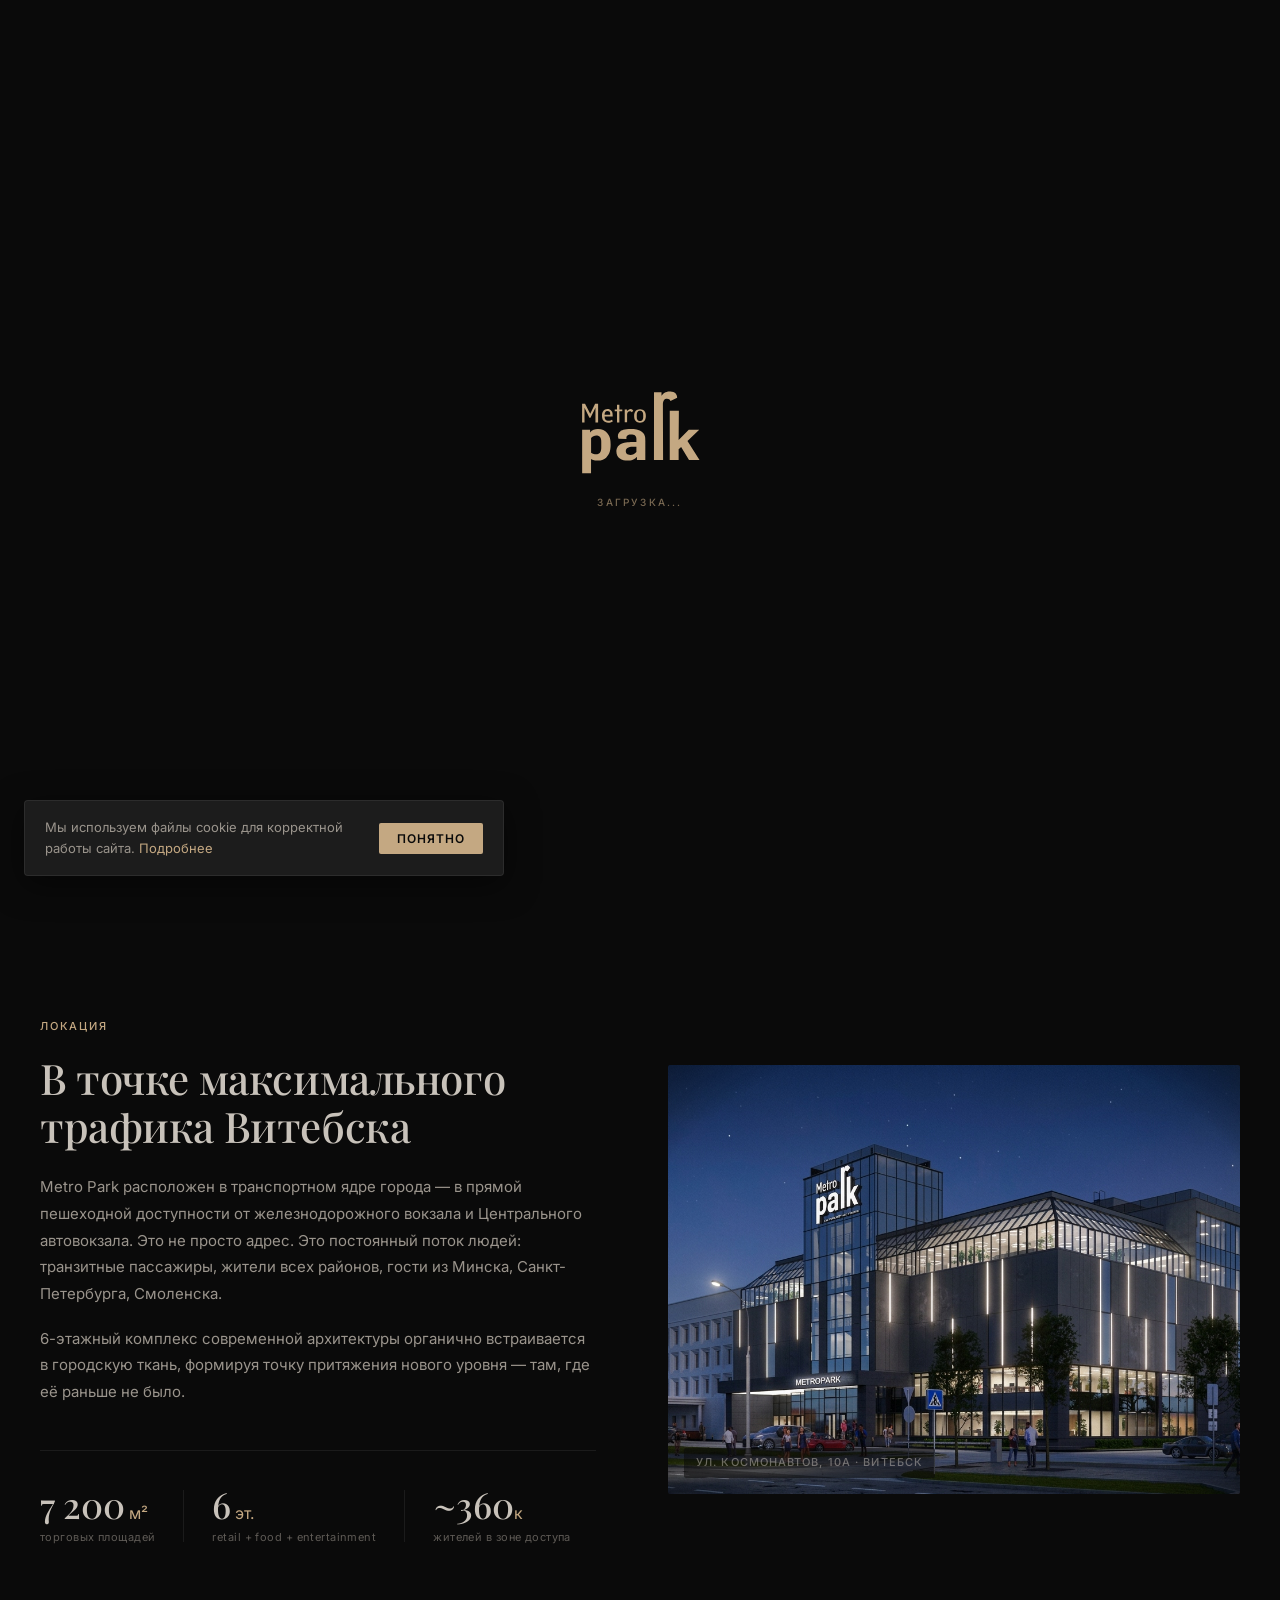
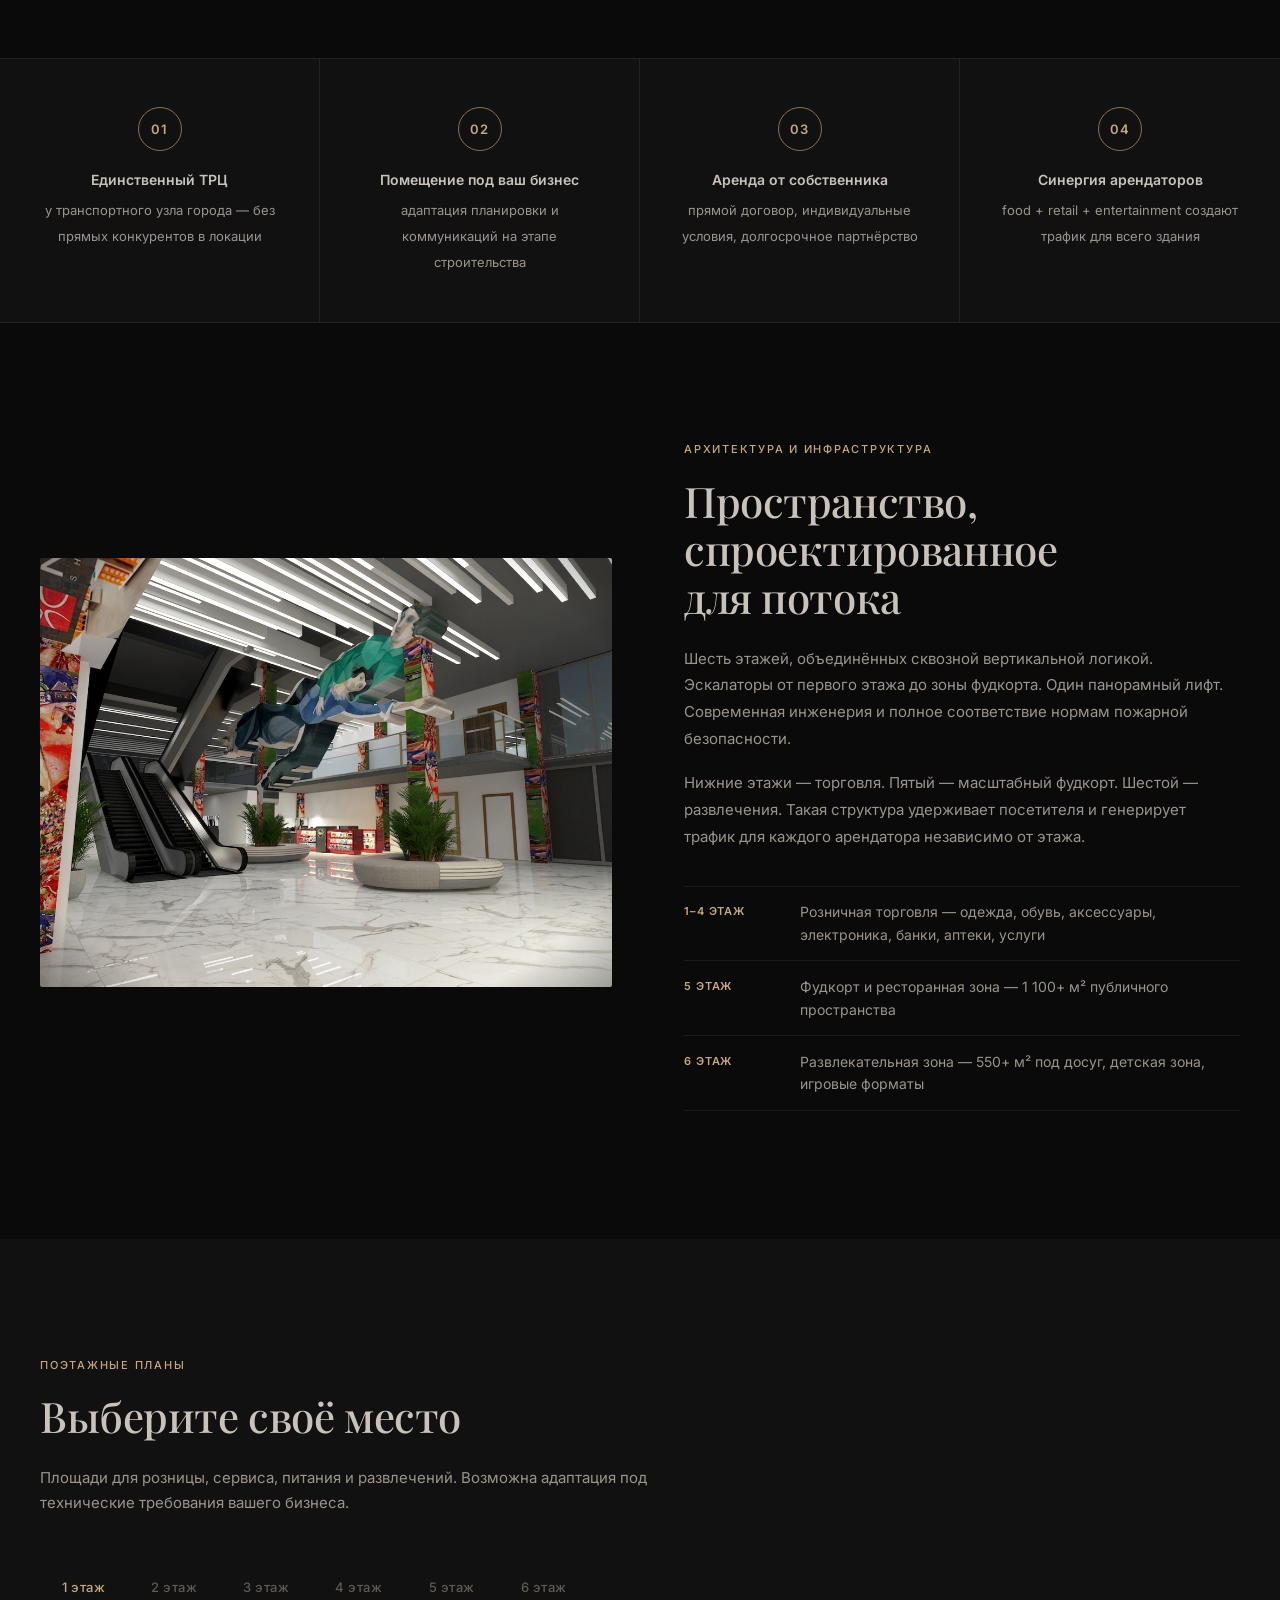
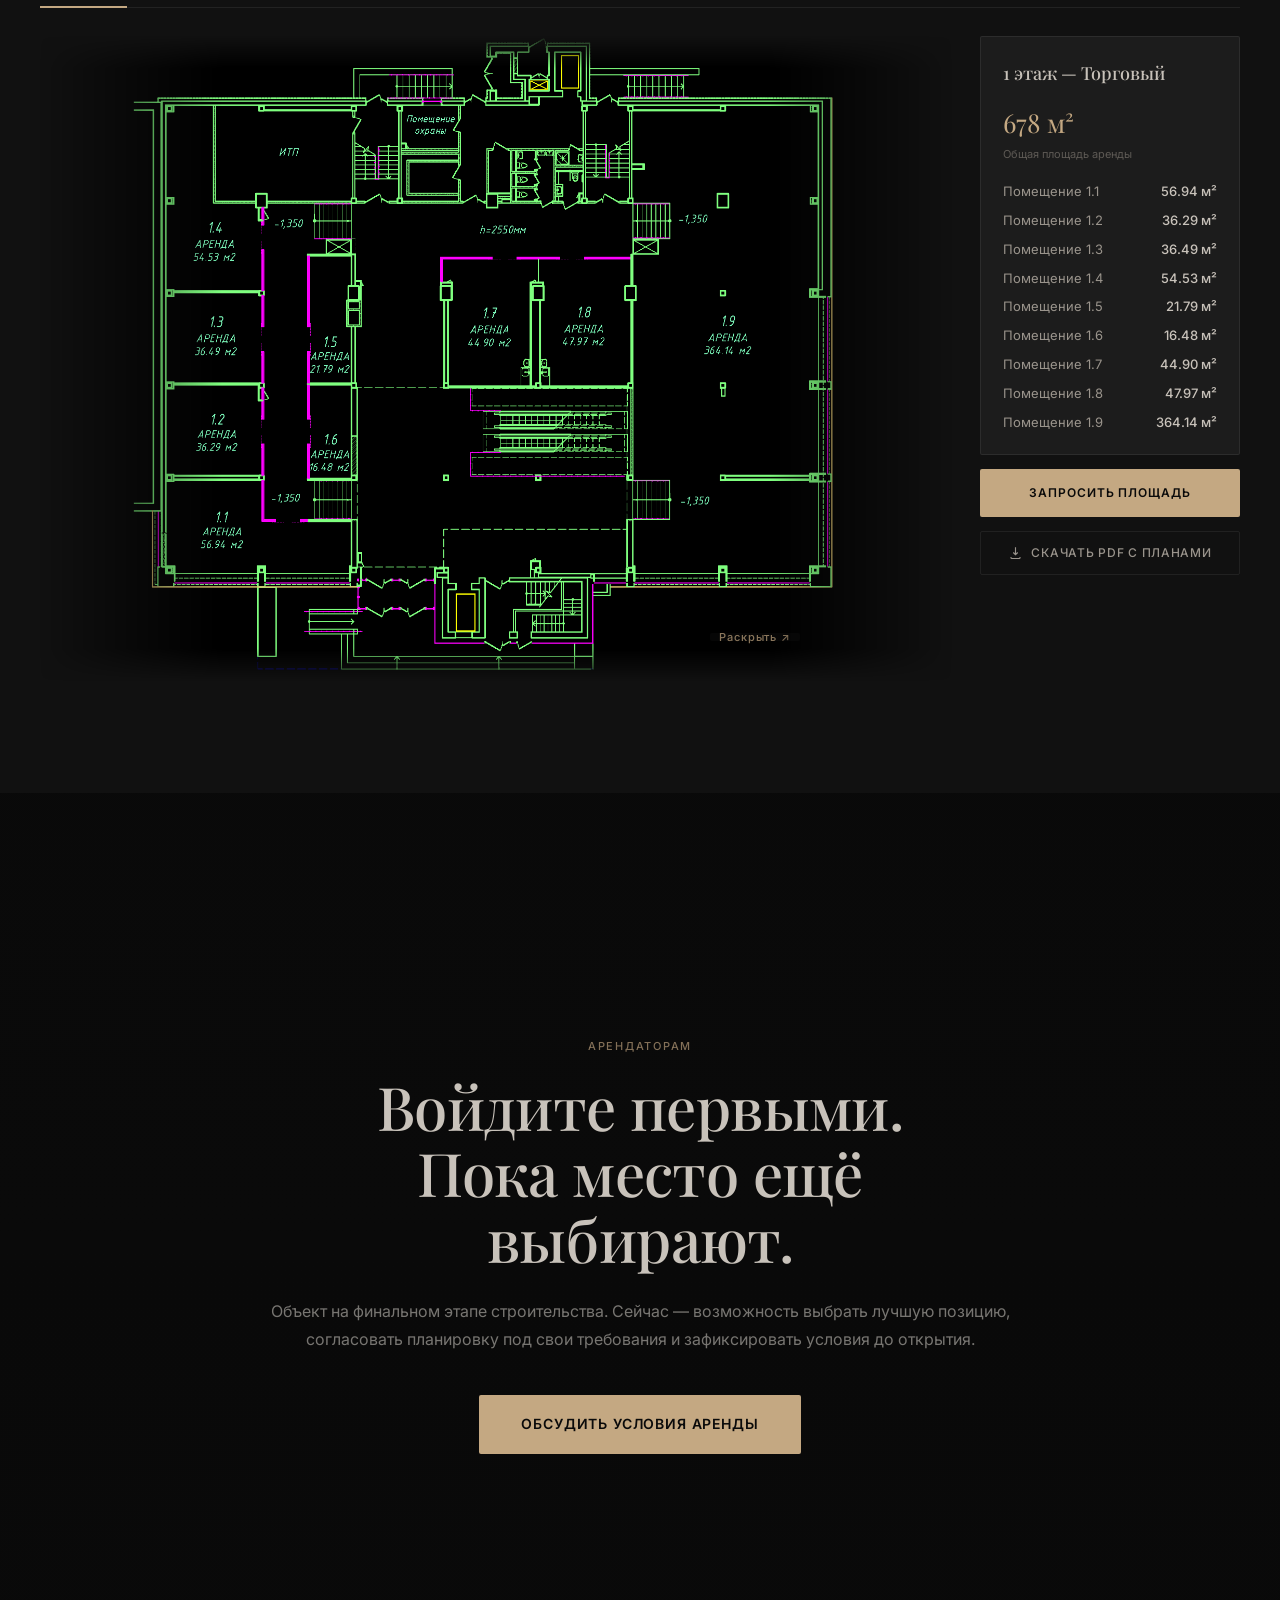
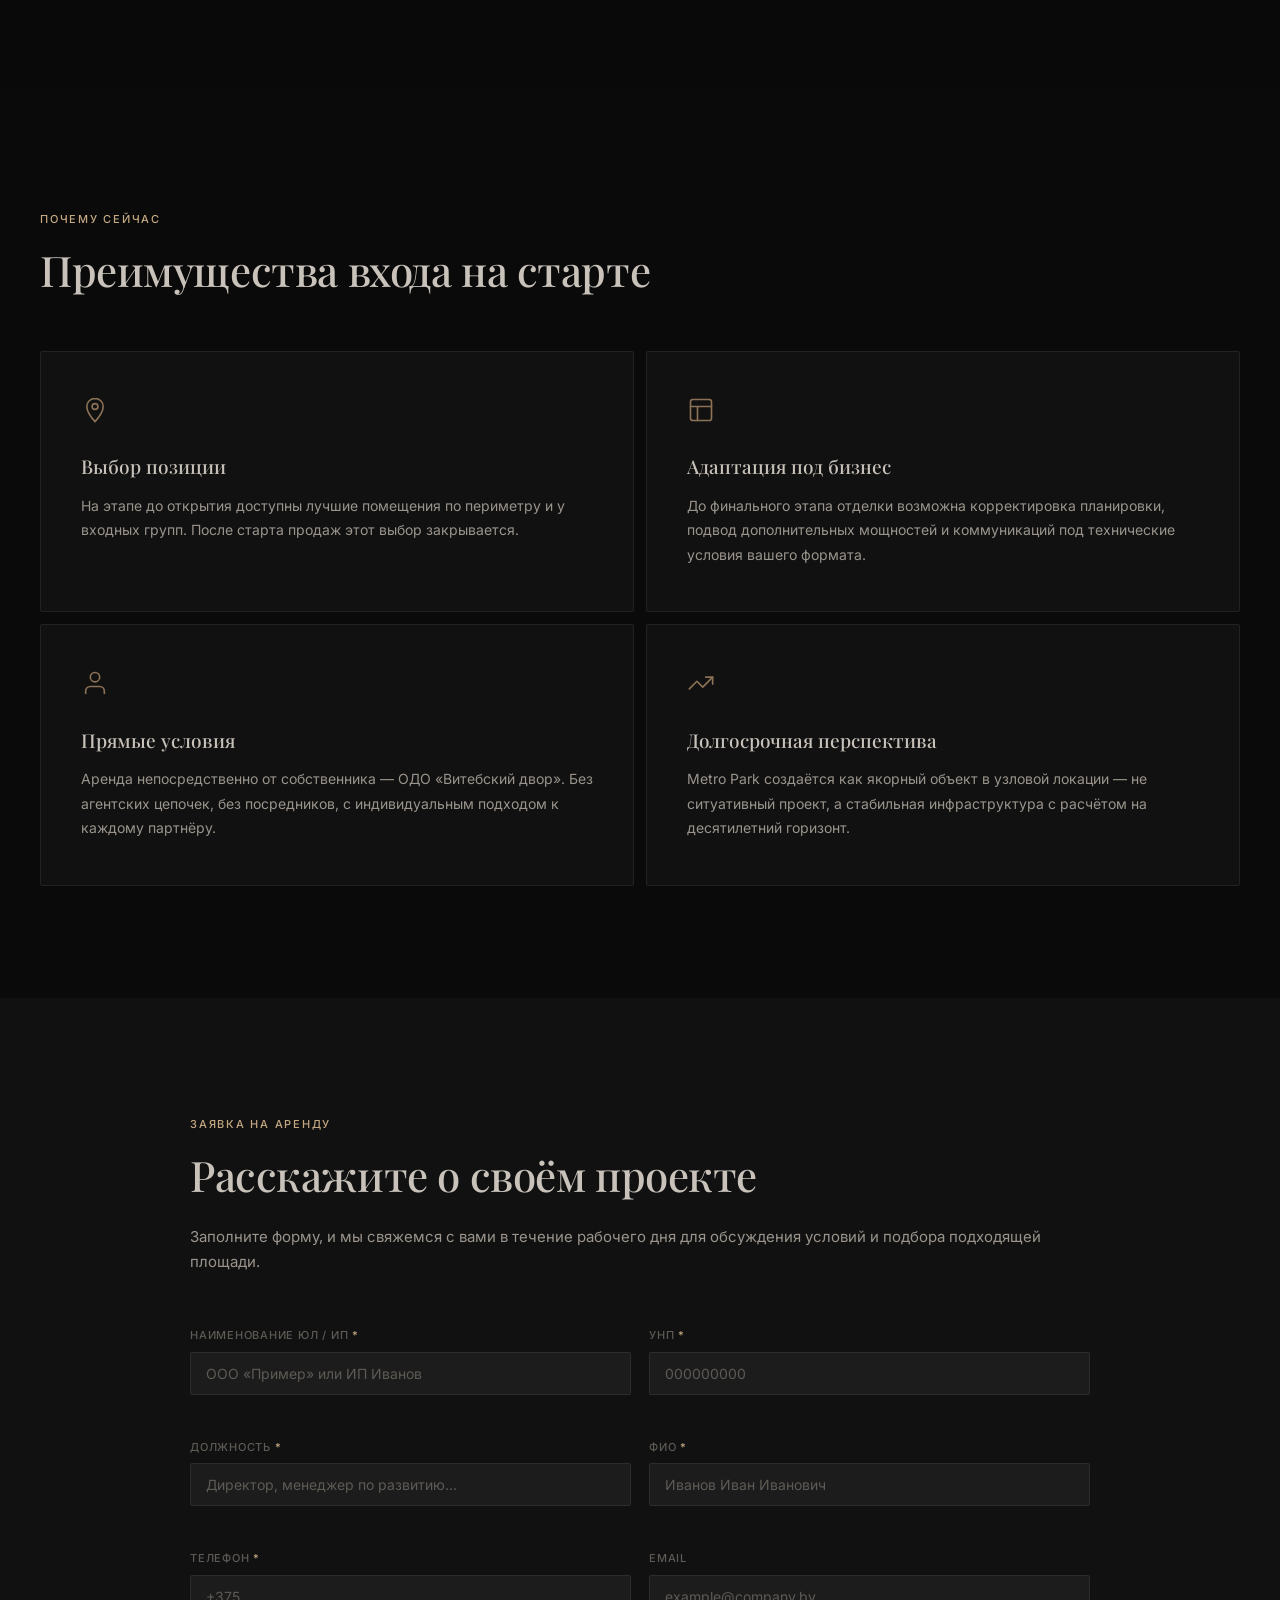
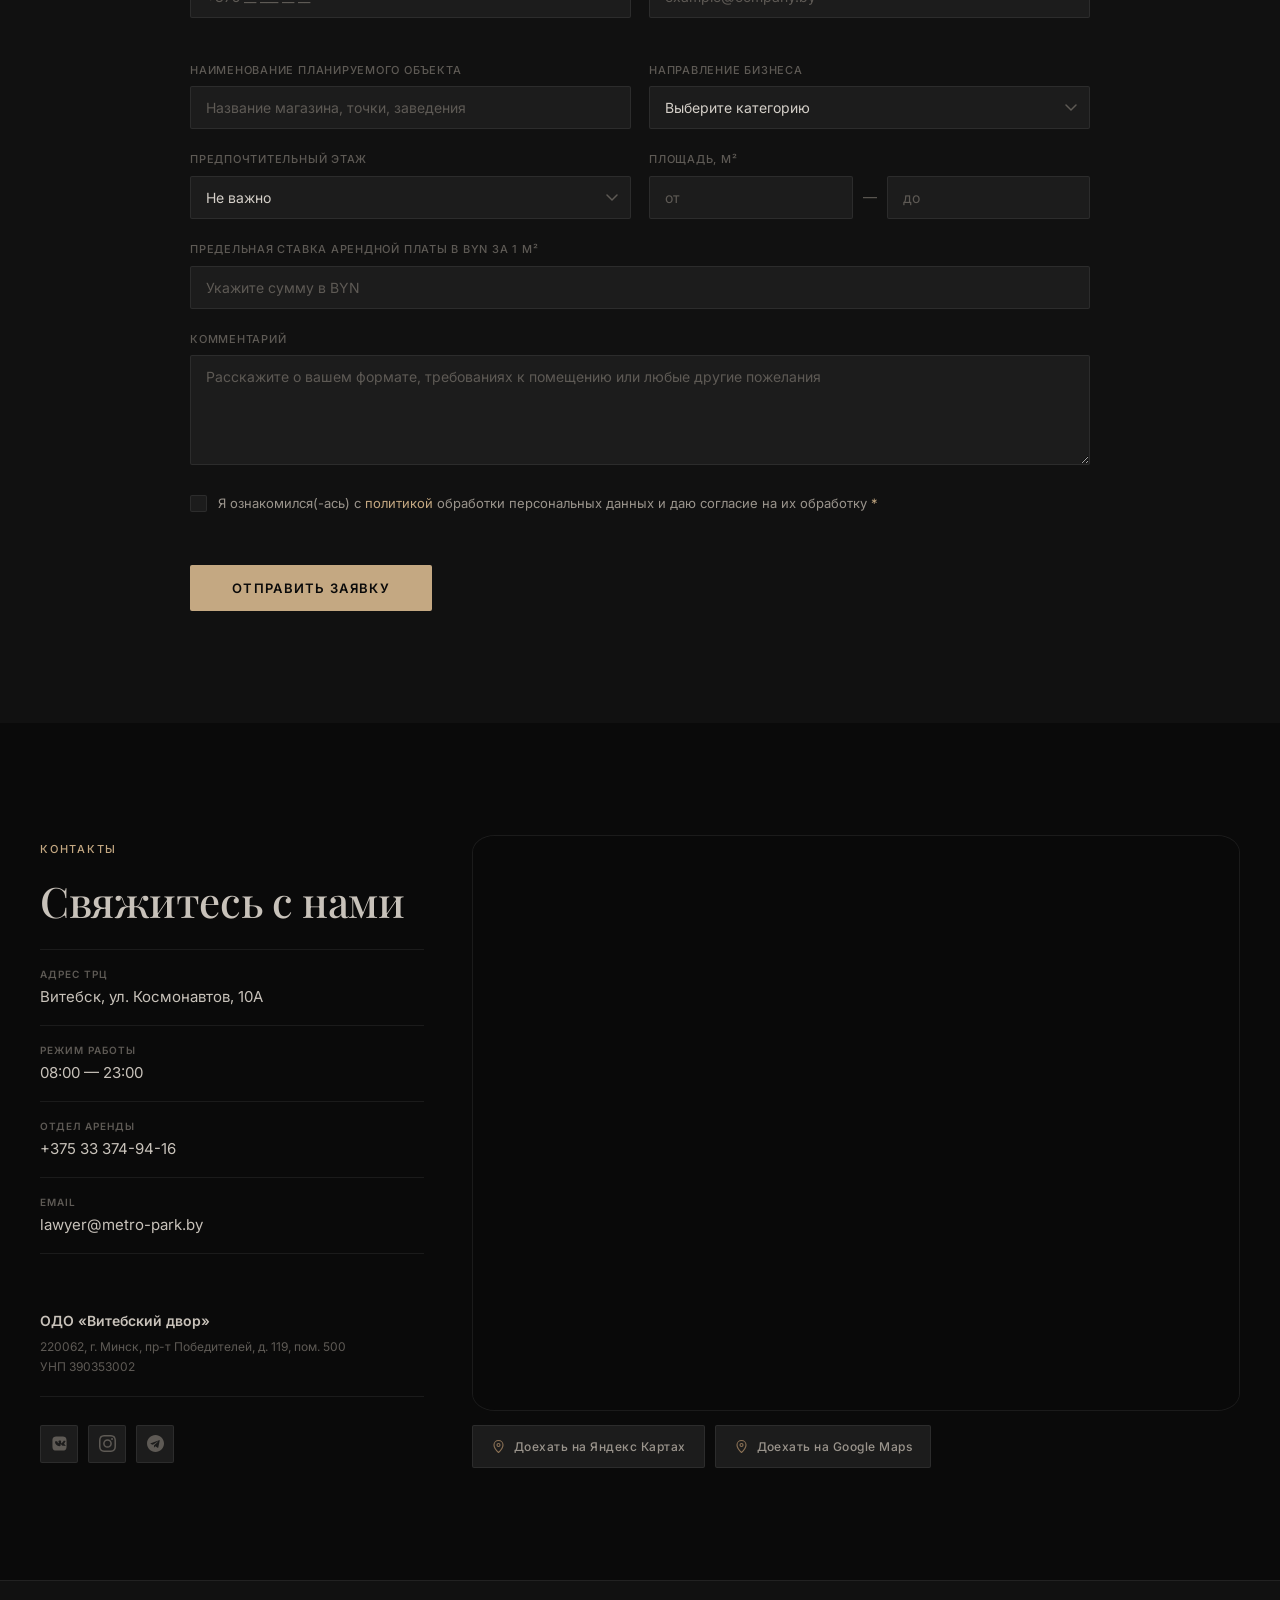
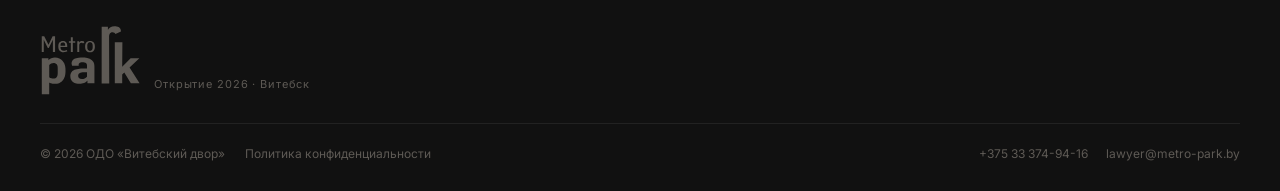
==== commit 51183dc5: "последние изменения все должно работать)" ====
--- a/index.html
+++ b/index.html
@@ -230,11 +230,13 @@
       </div>
       <div class="floor-info">
         <div class="floor-details" id="floorDetails"></div>
-        <a href="#application" class="btn-floor-cta">Запросить площадь</a>
-        <a href="floor-plans.pdf" target="_blank" rel="noopener" class="btn-floor-pdf">
-          <svg viewBox="0 0 20 20" fill="none" stroke="currentColor" stroke-width="1.5"><path d="M4 16v1a1 1 0 001 1h10a1 1 0 001-1v-1M7 10l3 3 3-3M10 3v10"/></svg>
-          Скачать PDF с планами
-        </a>
+          <div class="floor-button">
+            <a href="#application" class="btn-floor-cta">Запросить площадь</a>
+            <a href="floor-plans.pdf" target="_blank" rel="noopener" class="btn-floor-pdf">
+              <svg viewBox="0 0 20 20" fill="none" stroke="currentColor" stroke-width="1.5"><path d="M4 16v1a1 1 0 001 1h10a1 1 0 001-1v-1M7 10l3 3 3-3M10 3v10"/></svg>
+              Скачать PDF с планами
+            </a>
+          </div>
       </div>
     </div>
   </div>
--- a/style.css
+++ b/style.css
@@ -136,10 +136,8 @@
   transition: background 0.4s, backdrop-filter 0.4s, border-color 0.4s;
 }
 .header.scrolled {
-  background: rgba(10,10,10,0.78);
-  border-bottom: 1px solid rgba(255,255,255,0.06);
-  backdrop-filter: blur(20px);
-  -webkit-backdrop-filter: blur(20px);
+  background: rgba(10, 10, 10, 0.712);
+  border-bottom: 1px solid rgba(0, 0, 0, 0);
 }
 
 .header-inner {
@@ -166,7 +164,7 @@
   line-height: 1;
 }
 
-.header-nav { display: flex; gap: 28px; margin-left: auto; }
+.header-nav { display: flex; gap: 28px; margin-left: auto;}
 .nav-link {
   font-size: 13px; font-weight: 400; letter-spacing: 0.03em;
   color: var(--text-2); transition: color 0.2s; position: relative;
@@ -200,11 +198,11 @@
 .mobile-nav {
   display: none; flex-direction: column;
   position: fixed; top: var(--header-h); left: 0; right: 0; bottom: 0;
-  background: rgba(10,10,10,0.97); backdrop-filter: blur(20px);
-  padding: 40px; gap: 8px; z-index: 999;
+  background: rgba(10, 10, 10, 0.664); backdrop-filter: blur(20px);
+  padding: 40px; gap: 8px; z-index: 9999;
   opacity: 0; pointer-events: none; transition: opacity 0.3s;
 }
-.mobile-nav.open { opacity: 1; pointer-events: all; }
+.mobile-nav.open {opacity: 1; pointer-events: all; }
 .mobile-nav-link {
   font-size: 22px; font-family: var(--font-serif); font-weight: 400;
   color: var(--text-2); padding: 12px 0; border-bottom: 1px solid var(--border);
@@ -229,8 +227,8 @@
 .hero-overlay {
   position: absolute; inset: 0;
   background: linear-gradient(to bottom,
-    rgba(10,10,10,0.45) 0%, rgba(10,10,10,0.3) 40%,
-    rgba(10,10,10,0.55) 70%, rgba(10,10,10,0.82) 100%);
+    rgba(10, 10, 10, 0.651) 0%, rgba(10, 10, 10, 0.603) 40%,
+    rgba(10, 10, 10, 0.61) 70%, rgba(10, 10, 10, 0.904) 100%);
   z-index: 1;
 }
 .hero-status {
@@ -421,13 +419,37 @@
 
 /* v4: тёмный фон под фото, контейнер по высоте фото без полос */
 .floor-plan-wrap {
-  background: #2d2d2d;
-  border: 1px solid var(--border); border-radius: 2px;
   overflow: hidden;
   /* Нет aspect-ratio — контейнер тянется по реальной высоте изображения */
   position: relative; cursor: zoom-in;
   display: flex; align-items: center; justify-content: center;
   line-height: 0;
+  -webkit-mask-image:
+    linear-gradient(to right,
+      transparent 0%,
+      black 15%,
+      black 85%,
+      transparent 100%),
+    linear-gradient(to bottom,
+      transparent 0%,
+      black 8%,
+      black 95%,
+      transparent 100%);
+  mask-image:
+    linear-gradient(to right,
+      transparent 0%,
+      black 20%,
+      black 80%,
+      transparent 100%),
+    linear-gradient(to bottom,
+      transparent 0%,
+      black 5%,
+      black 95%,
+      transparent 100%);
+
+  -webkit-mask-composite: source-in;
+  mask-composite: intersect;
+
 }
 .floor-plan-wrap img {
   /* Картинка занимает всю ширину, высота — естественная (без сжатия/растяжения) */
@@ -440,7 +462,7 @@
 
 /* Подсказка "Раскрыть" */
 .floor-zoom-hint {
-  position: absolute; bottom: 10px; right: 12px;
+  position: absolute; bottom: 40px; right: 152px;
   font-size: 11px; font-weight: 500; letter-spacing: 0.08em;
   color: rgba(196,168,130,0.7);
   background: rgba(10,10,10,0.6);
@@ -457,6 +479,10 @@
 .floor-details {
   background: var(--surface); border: 1px solid var(--border); border-radius: 2px; padding: 22px;
 }
+.floor-button {
+  display: flex; flex-direction: column; gap: 14px;
+  position: sticky; top: calc(var(--header-h) + 24px);
+}
 .floor-details h4 {
   font-family: var(--font-serif); font-size: 18px; font-weight: 500; margin-bottom: 14px; color: var(--text-h);
 }
@@ -468,10 +494,25 @@
 .floor-space-sq { color: var(--text-h); font-weight: 500; }
 
 .btn-floor-cta {
-  display: block; text-align: center; padding: 13px 22px;
-  background: var(--accent); color: #0a0a0a;
-  font-size: 12px; font-weight: 600; letter-spacing: 0.08em; text-transform: uppercase;
-  border-radius: var(--radius); transition: background 0.2s;
+  display: flex;
+  align-items: center;
+  justify-content: center;
+  width: 100%;
+
+  padding: 13px 22px;
+  background: var(--accent);
+  color: #0a0a0a;
+
+  font-size: 12px;
+  font-weight: 600;
+  line-height: 1.2;
+  letter-spacing: 0.08em;
+  text-transform: uppercase;
+  text-align: center;
+
+  border-radius: var(--radius);
+  transition: background 0.2s;
+  min-height: 48px;
 }
 .btn-floor-cta:hover { background: #d4b892; }
 .btn-floor-pdf {
@@ -596,9 +637,33 @@
 .req { color: var(--accent); }
 
 .form-field input, .form-field select, .form-field textarea {
-  background: var(--surface); border: 1px solid var(--border); border-radius: var(--radius);
-  padding: 12px 15px; font-family: var(--font-sans); font-size: 14px;
-  color: var(--text); outline: none; transition: border-color 0.2s; width: 100%;
+  background: var(--surface);
+  border: 1px solid var(--border);
+  border-radius: var(--radius);
+  padding: 12px 15px;
+  font-family: var(--font-sans);
+  font-size: 14px;
+  color: var(--text);
+  outline: none;
+  transition: border-color 0.2s;
+  width: 100%;
+}
+
+.form-field input:-webkit-autofill,
+.form-field input:-webkit-autofill:hover,
+.form-field input:-webkit-autofill:focus,
+.form-field textarea:-webkit-autofill,
+.form-field textarea:-webkit-autofill:hover,
+.form-field textarea:-webkit-autofill:focus,
+.form-field select:-webkit-autofill,
+.form-field select:-webkit-autofill:hover,
+.form-field select:-webkit-autofill:focus {
+  -webkit-box-shadow: 0 0 0 1000px var(--surface) inset !important;
+  box-shadow: 0 0 0 1000px var(--surface) inset !important;
+  -webkit-text-fill-color: var(--text) !important;
+  caret-color: var(--text);
+  border: 1px solid var(--border) !important;
+  transition: background-color 5000s ease-in-out 0s;
 }
 .form-field input::placeholder, .form-field textarea::placeholder { color: var(--text-3); }
 .form-field input:focus, .form-field select:focus, .form-field textarea:focus { border-color: var(--accent-dim); }
@@ -671,8 +736,12 @@
 /* ----- CONTACTS ----- */
 .contacts { background: var(--bg); }
 .contacts-inner {
-  max-width: 1320px; margin: 0 auto;
-  display: grid; grid-template-columns: 1fr 2fr; gap: 64px; align-items: start;
+  max-width: 1320px;
+  margin: 0 auto;
+  display: grid;
+  grid-template-columns: minmax(0, 1fr) minmax(0, 2fr);
+  gap: 64px;
+  align-items: start;
 }
 .contact-block { margin-bottom: 36px; }
 .contact-item {
@@ -698,16 +767,39 @@
 .social-icon:hover { color: var(--accent); border-color: var(--accent-dim); background: var(--accent-bg); }
 .social-icon svg { width: 17px; height: 17px; }
 
-/* Карта: CSS filter затемнение в половину от v3 (было invert 0.85, теперь 0.42) */
+.contacts-map {
+  min-width: 0;
+  max-width: 100%;
+  overflow: hidden;
+  position: relative;
+}
+
+/* только карта в рамке */
 .yandex-map {
-  width: 100%; aspect-ratio: 4/3; border-radius: 2px; overflow: hidden;
-  border: 1px solid var(--border); background: var(--surface); min-height: 420px;
-  /* v3 было: invert(0.85) hue-rotate(175deg) saturate(0.4) brightness(0.7) */
-  /* v4 — половина интенсивности: */
-  filter: invert(0.42) hue-rotate(175deg) saturate(0.6) brightness(0.85);
-}
-
+  position: relative;
+  width: 100%;
+  min-height: 420px;
+  max-width: 100%;
+  aspect-ratio: 4 / 3;
+  border-radius: 3%;
+  overflow: hidden;
+  border: 1px solid var(--border);
+}
+
+/* затемнение ТОЛЬКО над картой */
+.yandex-map::after {
+  content: "";
+  position: absolute;
+  inset: 0;
+  background: rgba(10, 10, 10, 0.459);
+  pointer-events: none;
+  z-index: 1;
+}
+
+/* кнопки под картой — вне оверлея */
 .map-nav-btns {
+  position: relative;
+  z-index: 2; /* на всякий случай выше карты+оверлея */
   display: flex; gap: 10px; margin-top: 14px; flex-wrap: wrap;
 }
 .map-nav-btn {
@@ -718,7 +810,7 @@
   color: var(--text-2); transition: border-color 0.2s, color 0.2s, background 0.2s;
   text-decoration: none;
 }
-.map-nav-btn svg { flex-shrink: 0; stroke: var(--accent-dim); transition: stroke 0.2s; }
+.map-nav-btn svg { flex-shrink: 0; stroke: var(--accent-dim); transition: stroke 0.2s;}
 /* v4: hover — всегда цвет акцента (одинаково для Яндекс и Google) */
 .map-nav-btn:hover { border-color: var(--accent); color: var(--accent); }
 .map-nav-btn:hover svg { stroke: var(--accent); }
@@ -793,7 +885,7 @@
   .floor-viewer { grid-template-columns: 1fr; }
   .floor-info { position: static; flex-direction: row; flex-wrap: wrap; gap: 14px; }
   .floor-details { flex: 1 1 280px; }
-  .btn-floor-cta, .btn-floor-pdf { flex: 1 1 160px; text-align: center; }
+  .btn-floor-cta, .btn-floor-pdf { flex: 1 1 60px; text-align: center; justify-content: center;}
   .map-nav-btns { flex-direction: row; }
 
   /* Triggers v4: при 1100px → 3 колонки + 4-я карточка центрирована */
@@ -891,7 +983,7 @@
 
   /* Планы этажей */
   .floor-tabs { gap: 0; overflow-x: auto; flex-wrap: nowrap; -webkit-overflow-scrolling: touch; }
-  .floor-tab { padding: 9px 14px; font-size: 12px; white-space: nowrap; flex-shrink: 0; }
+  .floor-tab { padding: 9px 6px; font-size: 12px; white-space: nowrap; flex-shrink: 0; }
   /* .floor-plan-wrap: автовысота по фото — aspect-ratio не нужен */
   .floor-info { flex-direction: column; }
   .btn-floor-cta, .btn-floor-pdf { width: 100%; text-align: center; justify-content: center; }
@@ -938,7 +1030,7 @@
   .header-inner { padding: 0 14px; padding-top: 4px; }
   .header-logo-svg { width: 70px; }
   .hero-title { font-size: clamp(24px, 8vw, 38px); }
-  .floor-tab { padding: 8px 10px; font-size: 11px; }
+  .floor-tab { padding: 10px 3px; font-size: 11px; }
   .adv-item { padding: 24px 18px; }
   .map-nav-btn { font-size: 10.5px; padding: 9px 12px; }
 }
